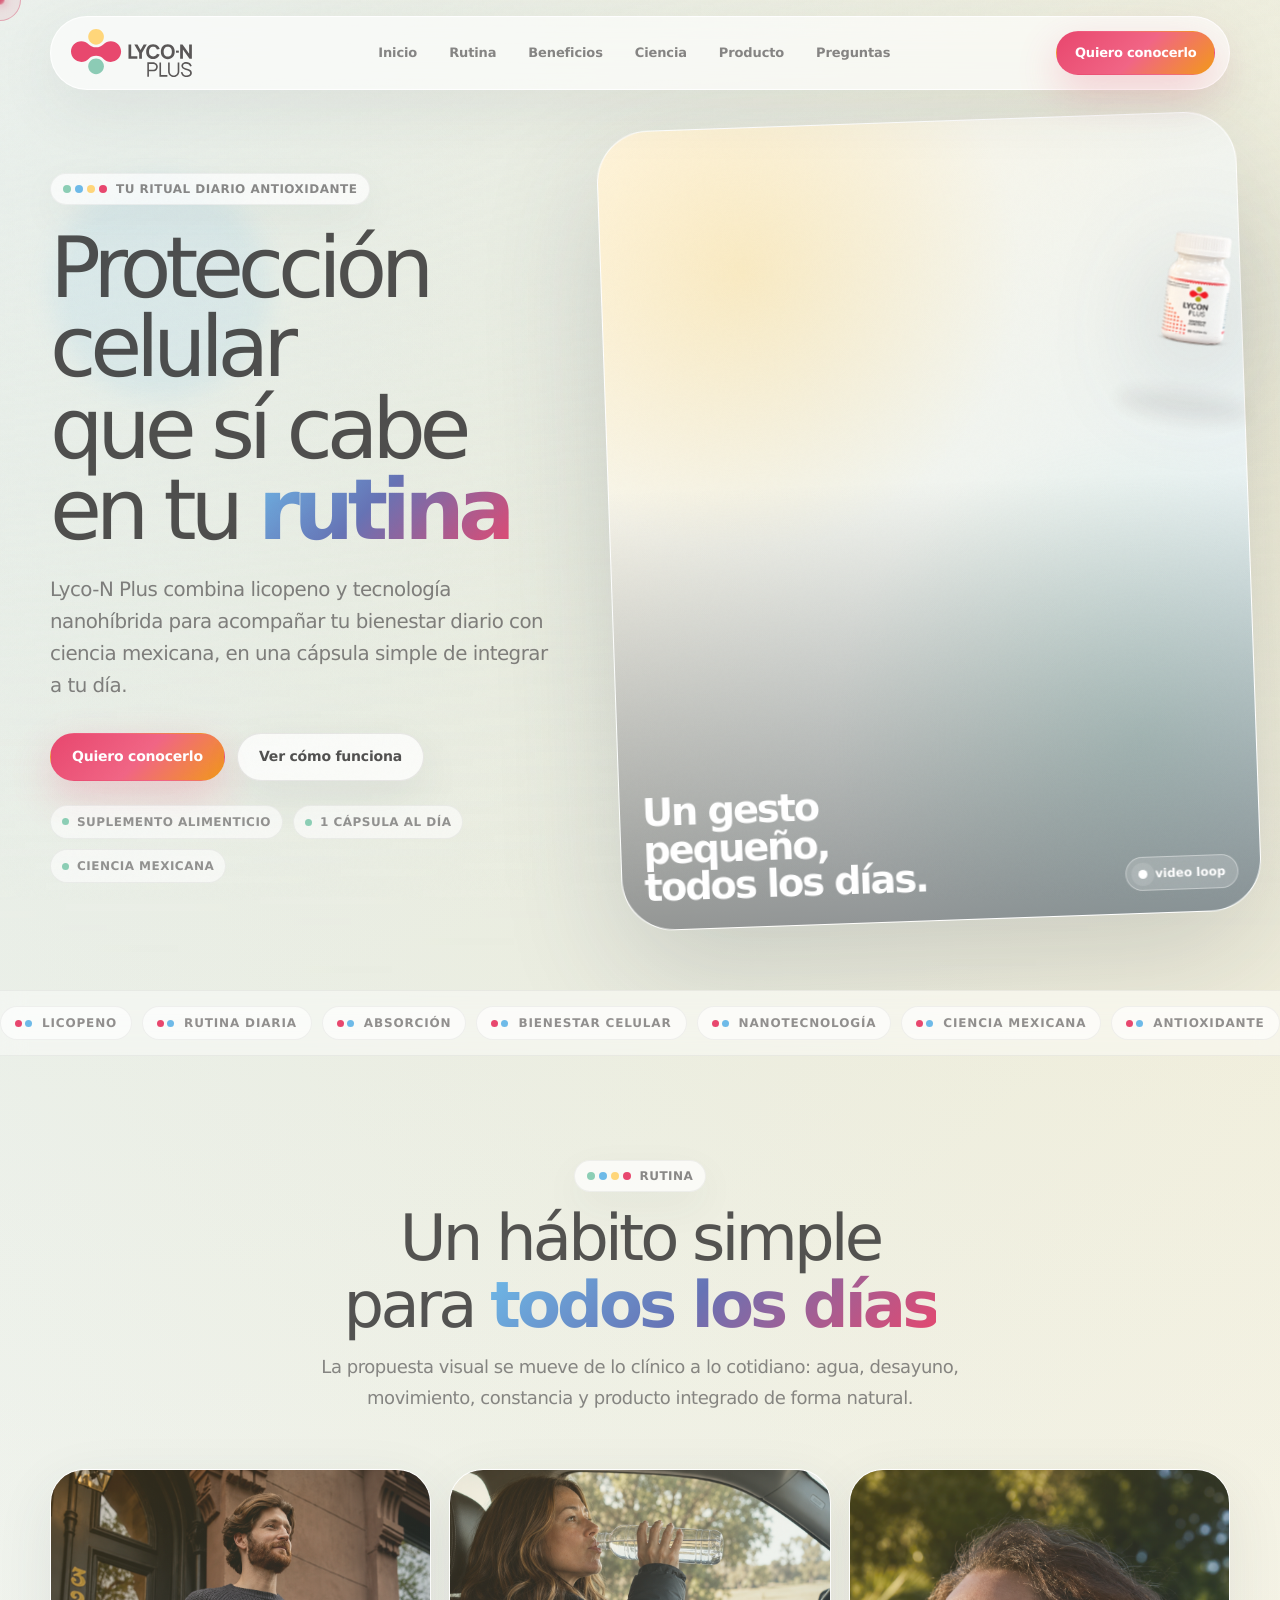
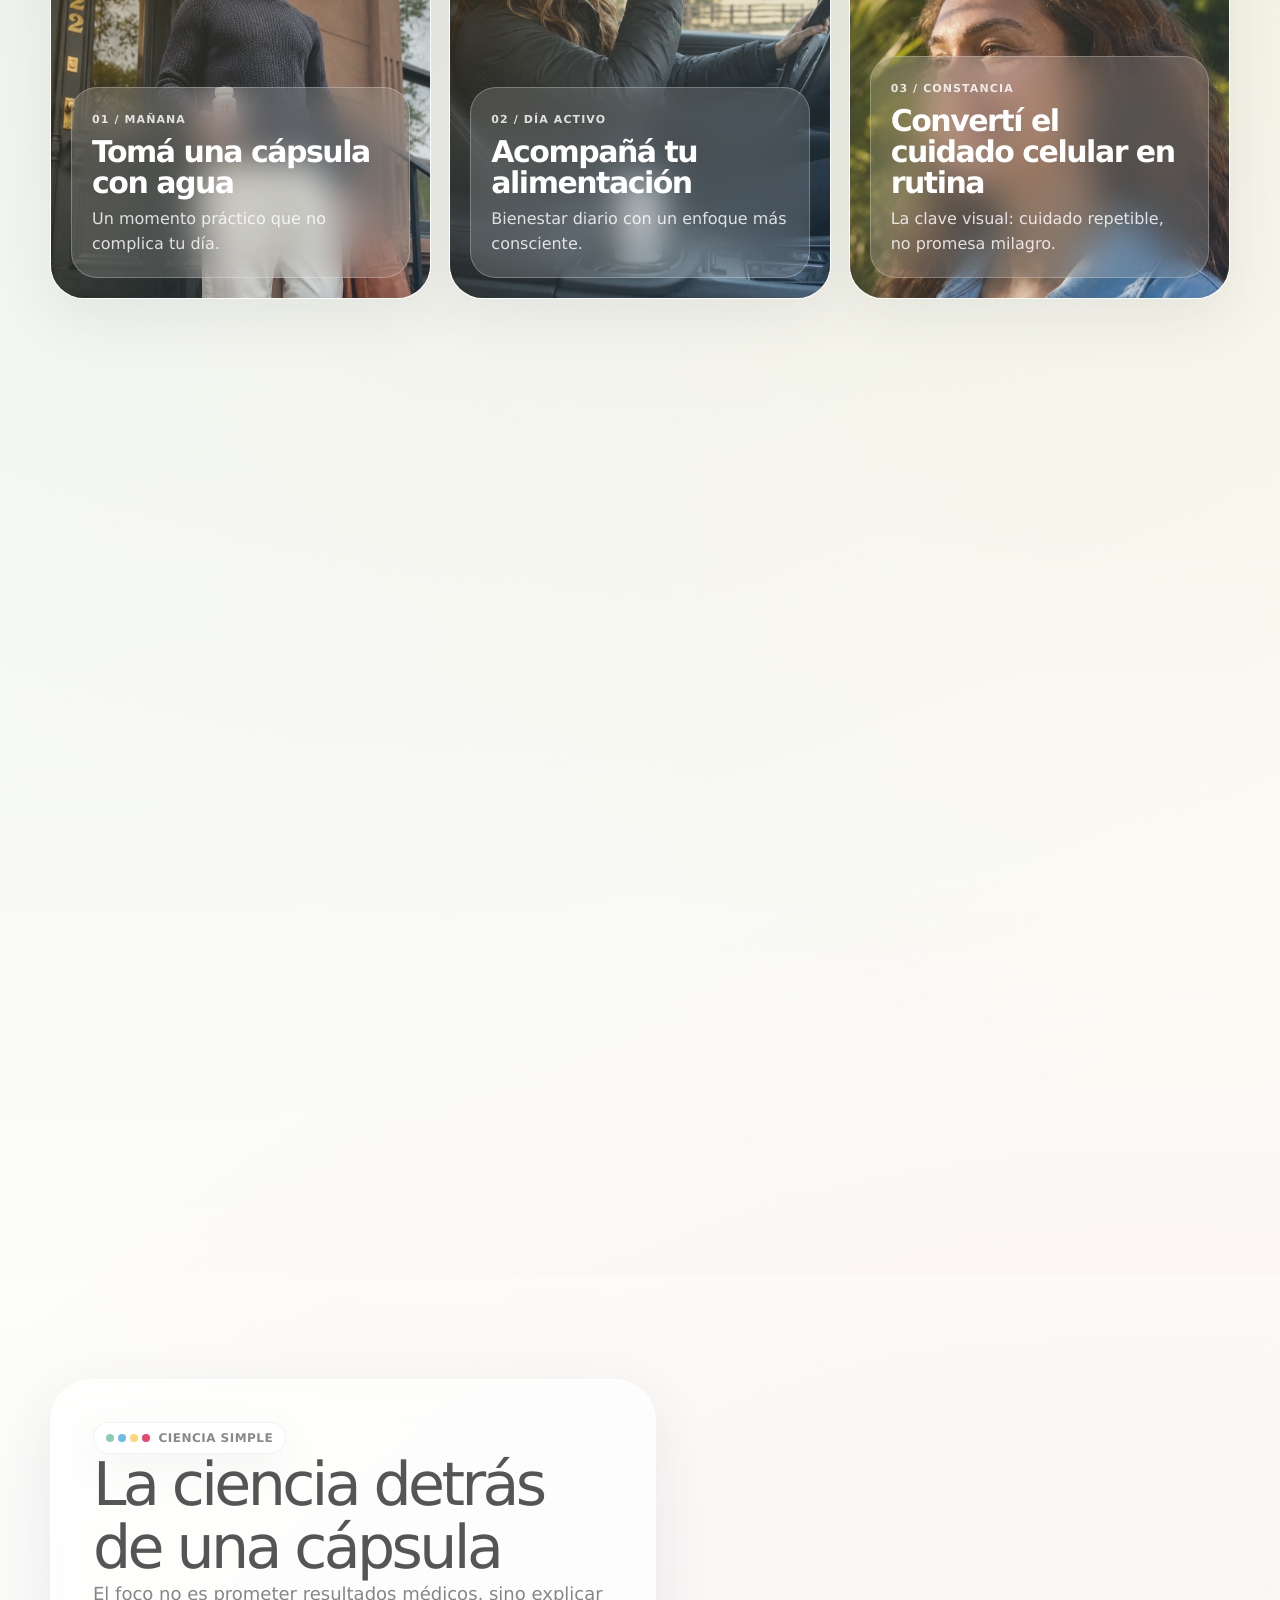
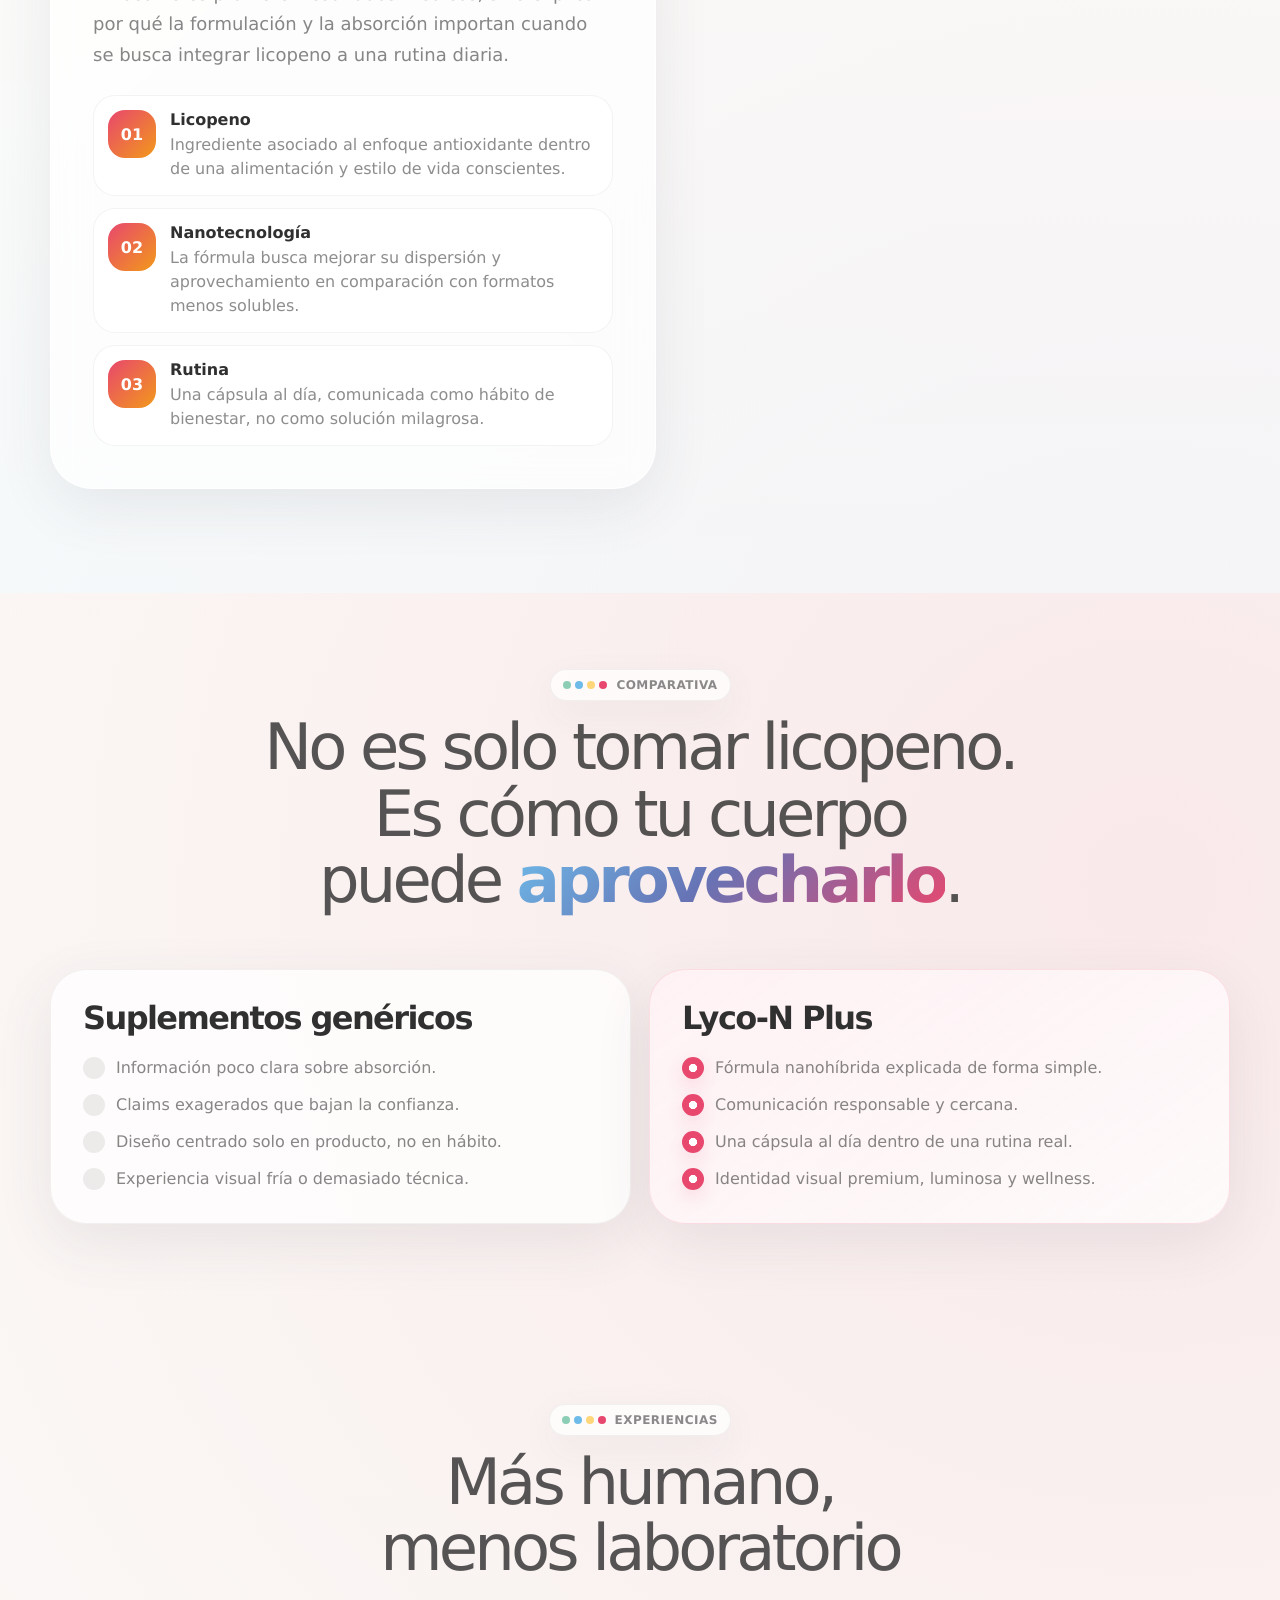
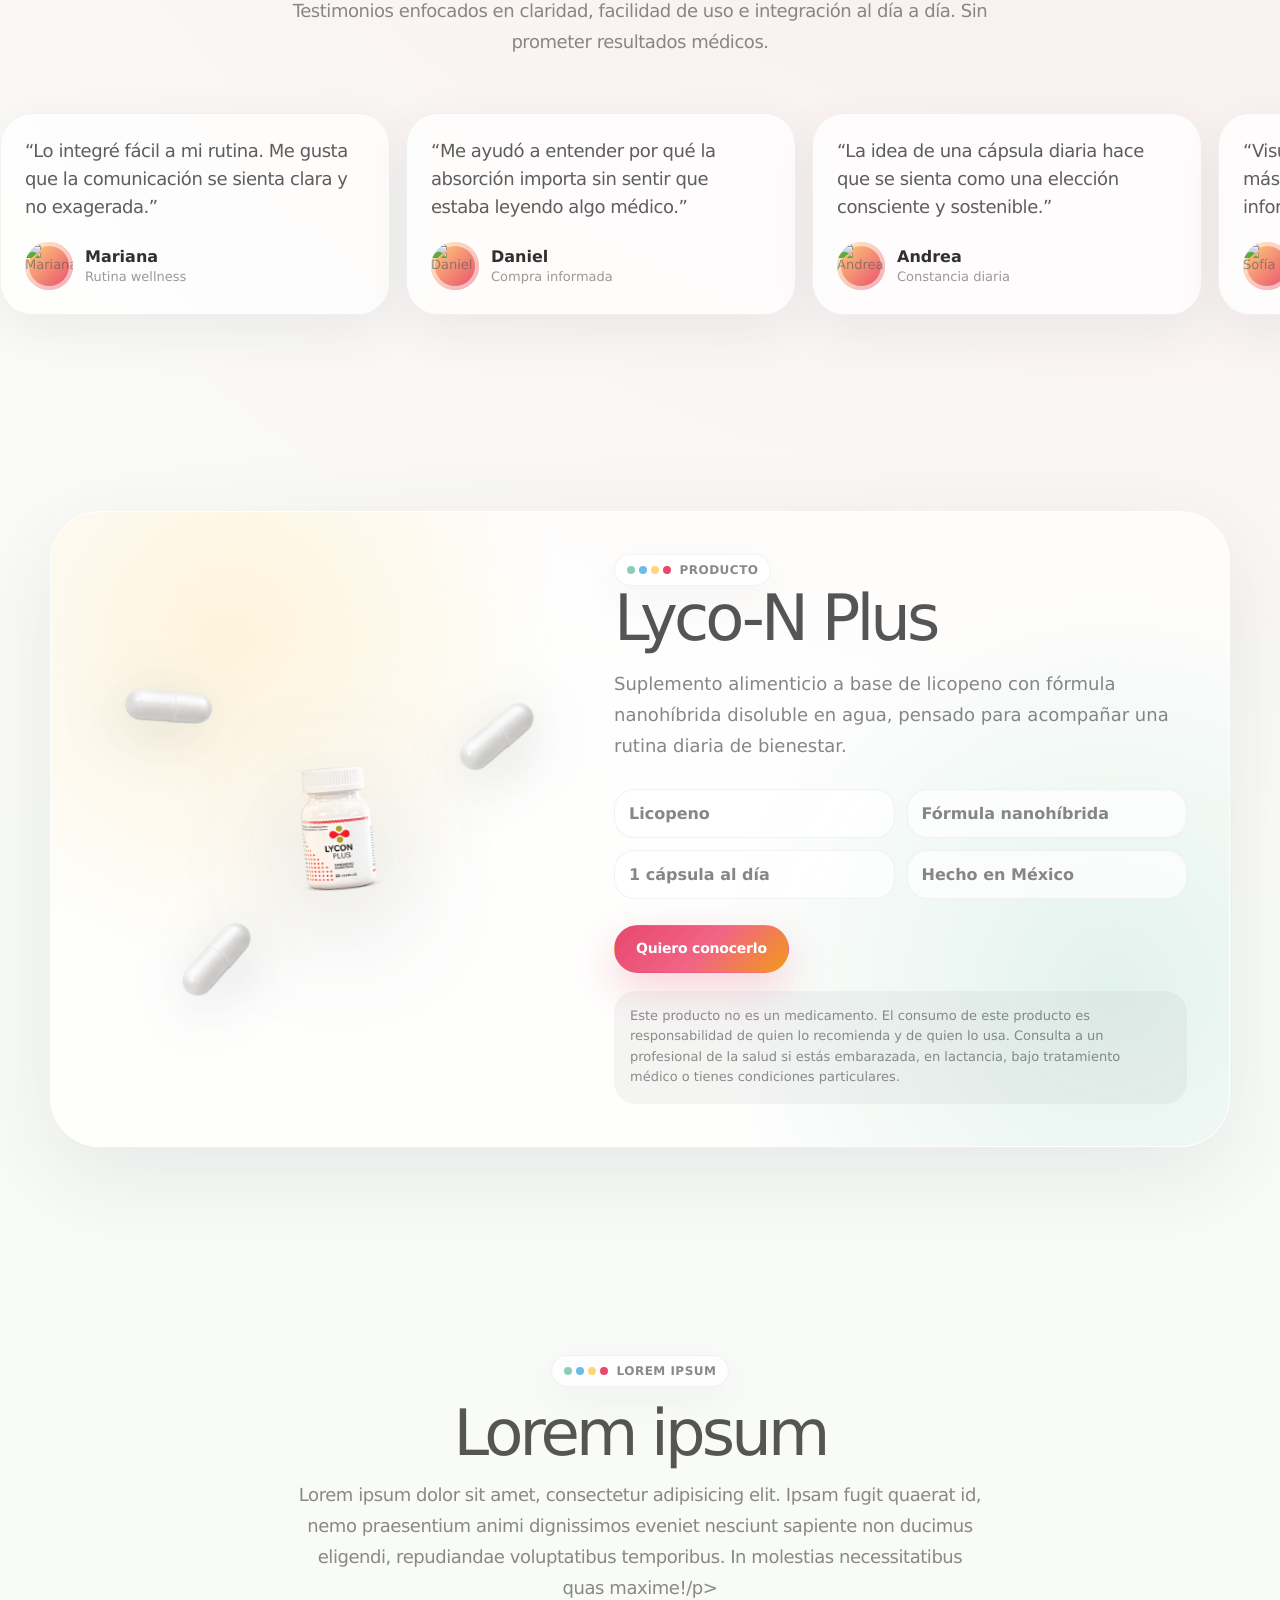
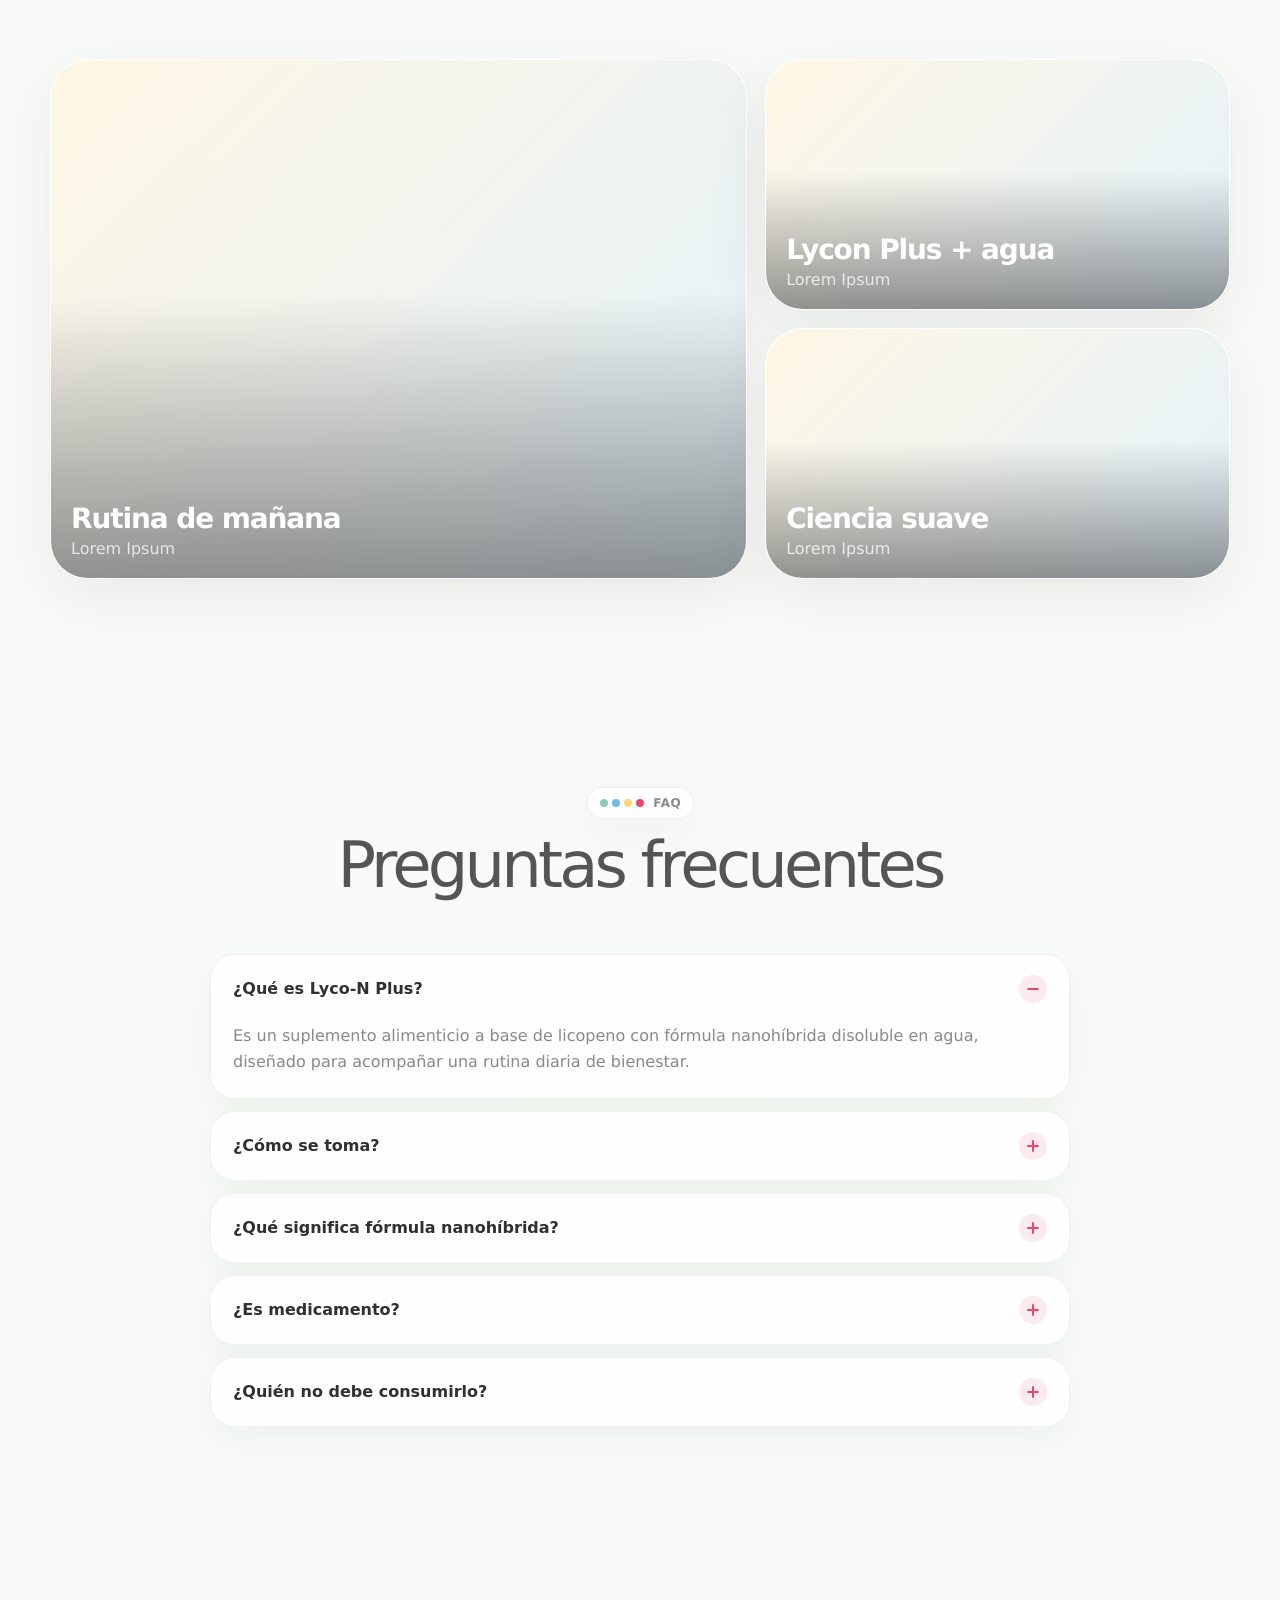
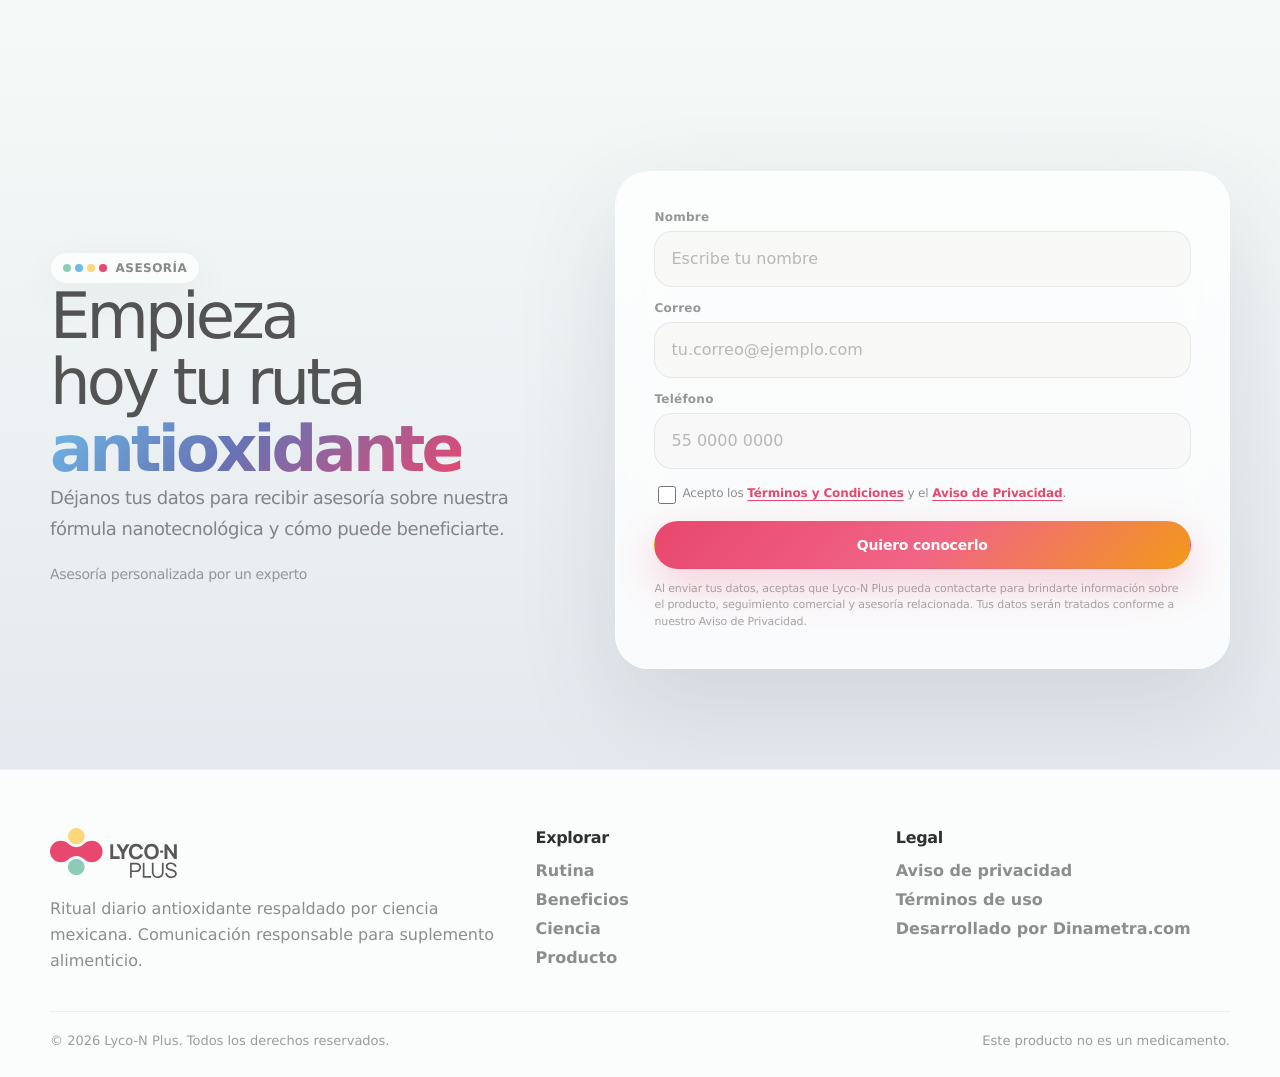
==== landing-v2.html @ b7c2b313 "Actualizar landing v2 y assets" ====
<!DOCTYPE html>
<html lang="es">
<head>
  <meta charset="UTF-8" />
  <meta name="viewport" content="width=device-width, initial-scale=1.0" />
  <title>Lyco-N Plus | Ritual antioxidante diario</title>
  <meta name="description" content="Lyco-N Plus: suplemento alimenticio con licopeno y tecnología nanohíbrida para acompañar tu rutina diaria de bienestar." />
  <link rel="icon" type="image/png" href="[data-uri]" />
  <style>
    :root {
      --gray:#595757;
      --gray-900:#313030;
      --gray-800:#3f3d3d;
      --gray-700:#666464;
      --gray-500:#918f8f;
      --gray-300:#dedddd;
      --gray-100:#f7f7f5;
      --white:#ffffff;
      --orange:#F2991A;
      --blue:#6EBAE8;
      --pink:#E8476E;
      --green:#8CCEB5;
      --yellow:#FFD67A;
      --purple:#6673B5;
      --mint:#effaf6;
      --rose:#fff2f5;
      --sky:#f1fbff;
      --cream:#fff9eb;
      --paper:#fbfbf8;
      --ink-soft:rgba(49,48,48,.78);
      --muted:rgba(89,87,87,.68);
      --line:rgba(89,87,87,.10);
      --glass:rgba(255,255,255,.68);
      --glass-strong:rgba(255,255,255,.84);
      --shadow-soft:0 28px 90px rgba(54,64,80,.10);
      --shadow-card:0 18px 58px rgba(54,64,80,.09);
      --radius-xl:38px;
      --radius-lg:28px;
      --radius-md:18px;
      --max:1180px;
      --ease:cubic-bezier(.2,.8,.2,1);
      --spring:cubic-bezier(.16,1,.3,1);
    }

    * { box-sizing:border-box; }
    html { scroll-behavior:smooth; }
    body {
      margin:0;
      font-family: Decalotype, Inter, ui-sans-serif, system-ui, -apple-system, BlinkMacSystemFont, "Segoe UI", sans-serif;
      color:var(--gray);
      background:
        radial-gradient(circle at 10% 2%, rgba(110,186,232,.20), transparent 30%),
        radial-gradient(circle at 92% 5%, rgba(255,214,122,.30), transparent 26%),
        radial-gradient(circle at 90% 45%, rgba(232,71,110,.10), transparent 32%),
        linear-gradient(180deg,#fffdf8 0%,#fbfbf8 46%,#f7fbf8 100%);
      overflow-x:hidden;
      -webkit-font-smoothing:antialiased;
      text-rendering:geometricPrecision;
      cursor:none;
    }

    body.menu-open { overflow:hidden; }
    a { color:inherit; text-decoration:none; }
    button,input,textarea { font:inherit; }
    img,svg,video { display:block; max-width:100%; }
    ::selection { background:rgba(232,71,110,.18); color:var(--gray-900); }
    ::-webkit-scrollbar { width:4px; }
    ::-webkit-scrollbar-thumb { background:linear-gradient(var(--pink),var(--orange)); border-radius:10px; }
    ::-webkit-scrollbar-track { background:rgba(247,247,245,.72); }

    .page-shell { position:relative; overflow:hidden; }
    .noise {
      position:fixed;
      inset:0;
      pointer-events:none;
      z-index:90;
      opacity:.026;
      mix-blend-mode:multiply;
      background-image:url("data:image/svg+xml,%3Csvg viewBox='0 0 256 256' xmlns='http://www.w3.org/2000/svg'%3E%3Cfilter id='noise'%3E%3CfeTurbulence type='fractalNoise' baseFrequency='.88' numOctaves='4' stitchTiles='stitch'/%3E%3C/filter%3E%3Crect width='256' height='256' filter='url(%23noise)' opacity='.65'/%3E%3C/svg%3E");
    }
    .progress-bar {
      position:fixed;
      top:0;
      left:0;
      z-index:140;
      width:0%;
      height:3px;
      background:linear-gradient(90deg,var(--pink),var(--orange),var(--yellow),var(--blue),var(--purple));
      box-shadow:0 0 22px rgba(232,71,110,.35);
      pointer-events:none;
    }
    .cursor-dot,
    .cursor-follower {
      position:fixed;
      top:0;
      left:0;
      border-radius:999px;
      pointer-events:none;
      z-index:160;
      transform:translate(-50%,-50%);
      mix-blend-mode:multiply;
    }
    .cursor-dot {
      width:9px;
      height:9px;
      background:var(--pink);
      box-shadow:0 0 18px rgba(232,71,110,.32);
    }
    .cursor-follower {
      width:42px;
      height:42px;
      border:1px solid rgba(232,71,110,.38);
      background:rgba(232,71,110,.08);
      backdrop-filter:blur(4px);
      transition:width .28s var(--spring),height .28s var(--spring),background .28s var(--spring),border .28s var(--spring),opacity .28s var(--spring);
    }
    body.cursor-active .cursor-follower {
      width:74px;
      height:74px;
      background:rgba(110,186,232,.12);
      border-color:rgba(110,186,232,.52);
    }

    .container {
      width:min(var(--max),calc(100% - 44px));
      margin:0 auto;
      position:relative;
      z-index:2;
    }
    .nav {
      position:fixed;
      z-index:120;
      top:16px;
      left:50%;
      transform:translateX(-50%);
      width:min(var(--max),calc(100% - 32px));
      min-height:70px;
      display:flex;
      align-items:center;
      justify-content:space-between;
      gap:18px;
      padding:12px 14px 12px 20px;
      background:rgba(255,255,255,.62);
      border:1px solid rgba(255,255,255,.85);
      border-radius:999px;
      box-shadow:0 18px 64px rgba(54,64,80,.08);
      backdrop-filter:blur(22px);
      -webkit-backdrop-filter:blur(22px);
      transition:all .35s var(--ease);
    }
    .nav.is-scrolled {
      top:10px;
      min-height:62px;
      background:rgba(255,255,255,.86);
      border-color:rgba(232,71,110,.12);
      box-shadow:0 18px 70px rgba(54,64,80,.12);
    }
    .brand { display:inline-flex; align-items:center; gap:10px; min-width:142px; }
    .brand img { width:122px; height:auto; }
    .nav-links {
      list-style:none;
      display:flex;
      align-items:center;
      justify-content:center;
      gap:4px;
      margin:0;
      padding:0;
      color:rgba(89,87,87,.72);
      font-size:13px;
      font-weight:650;
      letter-spacing:-.01em;
    }
    .nav-links a {
      display:inline-flex;
      padding:11px 14px;
      border-radius:999px;
      transition:.25s var(--ease);
    }
    .nav-links a:hover { background:rgba(110,186,232,.14); color:var(--gray-900); }
    .nav-cta { display:flex; align-items:center; gap:10px; }
    .menu-btn {
      display:none;
      width:46px;
      height:46px;
      border:1px solid rgba(89,87,87,.10);
      border-radius:999px;
      background:rgba(255,255,255,.72);
      cursor:none;
      align-items:center;
      justify-content:center;
      position:relative;
    }
    .menu-btn span,
    .menu-btn::before,
    .menu-btn::after {
      content:"";
      position:absolute;
      width:18px;
      height:2px;
      border-radius:999px;
      background:var(--gray-900);
      transition:.28s var(--spring);
    }
    .menu-btn span { transform:translateY(0); }
    .menu-btn::before { transform:translateY(-6px); }
    .menu-btn::after { transform:translateY(6px); }
    body.menu-open .menu-btn span { opacity:0; }
    body.menu-open .menu-btn::before { transform:rotate(45deg); }
    body.menu-open .menu-btn::after { transform:rotate(-45deg); }

    .btn {
      display:inline-flex;
      align-items:center;
      justify-content:center;
      gap:9px;
      min-height:48px;
      padding:0 21px;
      border-radius:999px;
      border:1px solid transparent;
      font-size:14px;
      font-weight:780;
      letter-spacing:-.015em;
      cursor:none;
      will-change:transform;
      transition:transform .25s var(--ease), box-shadow .25s var(--ease), background .25s var(--ease), border-color .25s var(--ease), filter .25s var(--ease);
    }
    .btn:hover { transform:translateY(-4px) scale(1.015); }
    .btn-primary {
      color:white;
      background:linear-gradient(135deg,var(--pink),#f16585 52%,var(--orange));
      box-shadow:0 16px 42px rgba(232,71,110,.24);
    }
    .btn-primary:hover { box-shadow:0 22px 58px rgba(232,71,110,.32); filter:saturate(1.05); }
    .btn-soft {
      color:rgba(49,48,48,.84);
      background:rgba(255,255,255,.76);
      border-color:rgba(89,87,87,.12);
      box-shadow:0 16px 44px rgba(54,64,80,.08);
      backdrop-filter:blur(16px);
    }
    .btn-soft:hover { background:white; border-color:rgba(110,186,232,.30); }
    .btn-small { min-height:44px; padding-inline:18px; font-size:13px; }
    .btn-pulse { animation:softPulse 4.8s var(--ease) infinite; }
    @keyframes softPulse {
      0%,100% { box-shadow:0 16px 42px rgba(232,71,110,.22); }
      50% { box-shadow:0 22px 68px rgba(242,153,26,.28); }
    }

    .orb { position:absolute; border-radius:999px; filter:blur(12px); opacity:.55; pointer-events:none; z-index:0; animation:orbDrift 10s var(--ease) infinite; }
    .orb-one { width:220px; height:220px; background:rgba(110,186,232,.22); left:4%; top:18%; }
    .orb-two { width:180px; height:180px; background:rgba(255,214,122,.28); right:6%; top:20%; animation-delay:1.2s; }
    .orb-three { width:190px; height:190px; background:rgba(232,71,110,.13); right:20%; bottom:16%; animation-delay:2.1s; }
    @keyframes orbDrift { 0%,100% { transform:translate3d(0,0,0) scale(1); } 50% { transform:translate3d(18px,-18px,0) scale(1.08); } }

    .hero {
      position:relative;
      min-height:100svh;
      display:grid;
      align-items:center;
      padding:128px 0 62px;
      isolation:isolate;
      overflow:hidden;
    }
    .hero-video-bg {
      position:absolute;
      inset:0;
      z-index:-4;
      overflow:hidden;
      opacity:.34;
      mask-image:linear-gradient(180deg,rgba(0,0,0,.9),rgba(0,0,0,.18) 68%,transparent);
    }
    .hero-video-bg video { width:100%; height:100%; object-fit:cover; filter:saturate(.82) contrast(.96) brightness(1.12); }
    .hero-video-bg::after {
      content:"";
      position:absolute;
      inset:0;
      background:linear-gradient(90deg,rgba(251,251,248,.98) 0%,rgba(251,251,248,.72) 42%,rgba(251,251,248,.44) 100%);
    }
    .hero-grid {
      min-height:min(760px,calc(100svh - 150px));
      display:grid;
      grid-template-columns:minmax(0,.9fr) minmax(420px,1.1fr);
      align-items:center;
      gap:clamp(28px,4vw,68px);
    }
    .hero-copy { position:relative; z-index:5; max-width:650px; }
    .hero-kicker,
    .eyebrow {
      display:inline-flex;
      align-items:center;
      gap:9px;
      padding:8px 12px;
      border-radius:999px;
      background:rgba(255,255,255,.70);
      border:1px solid rgba(89,87,87,.08);
      box-shadow:0 14px 40px rgba(54,64,80,.055);
      font-size:12px;
      font-weight:780;
      color:rgba(89,87,87,.70);
      letter-spacing:.04em;
      text-transform:uppercase;
      backdrop-filter:blur(12px);
    }
    .hero-kicker .dot,
    .eyebrow::before { content:""; width:8px; height:8px; border-radius:50%; background:var(--green); box-shadow:12px 0 0 var(--blue),24px 0 0 var(--yellow),36px 0 0 var(--pink); margin-right:36px; }
    h1,h2,h3,p { margin-top:0; }
    h1 {
      max-width:720px;
      margin:22px 0 24px;
      font-size:clamp(52px,6.6vw,108px);
      line-height:.94;
      letter-spacing:-.074em;
      font-weight:420;
      color:rgba(49,48,48,.84);
      text-wrap:balance;
    }
    h1 strong,
    h2 strong {
      font-weight:790;
      color:transparent;
      background:linear-gradient(135deg,var(--blue),var(--purple) 45%,var(--pink));
      -webkit-background-clip:text;
      background-clip:text;
    }
    .split-line { display:block; overflow:hidden; padding:.02em .04em .10em; margin:0 -.04em -.10em; }
    .split-line span { display:block; transform:translateY(110%); transition:transform 1.1s var(--spring); }
    .is-visible .split-line span { transform:translateY(0); }
    .split-line:nth-child(2) span { transition-delay:.07s; }
    .split-line:nth-child(3) span { transition-delay:.14s; }
    .split-line:nth-child(4) span { transition-delay:.21s; }
    .hero-lead {
      max-width:550px;
      margin-bottom:30px;
      color:rgba(89,87,87,.74);
      font-size:clamp(17px,1.55vw,21px);
      line-height:1.62;
      font-weight:410;
      letter-spacing:-.026em;
    }
    .hero-actions { display:flex; flex-wrap:wrap; gap:12px; align-items:center; }
    .trust-row { display:flex; flex-wrap:wrap; gap:10px; margin-top:24px; color:rgba(89,87,87,.64); font-size:12px; font-weight:760; letter-spacing:.04em; text-transform:uppercase; }
    .trust-row span { display:inline-flex; align-items:center; gap:8px; padding:9px 11px; border-radius:999px; background:rgba(255,255,255,.58); border:1px solid rgba(89,87,87,.08); backdrop-filter:blur(12px); }
    .trust-row span::before { content:""; width:7px; height:7px; border-radius:999px; background:var(--green); }

    .hero-media {
      position:relative;
      min-height:680px;
      display:grid;
      place-items:center;
      perspective:1100px;
      z-index:4;
    }
    .video-stack {
      position:relative;
      width:min(640px,92vw);
      aspect-ratio:4/5;
      transform-style:preserve-3d;
      transition:transform .18s linear;
    }
    .video-frame {
      position:absolute;
      inset:0;
      overflow:hidden;
      border-radius:52px;
      border:1px solid rgba(255,255,255,.86);
      background:
        radial-gradient(circle at 22% 18%,rgba(255,214,122,.36),transparent 34%),
        radial-gradient(circle at 82% 78%,rgba(140,206,181,.28),transparent 38%),
        #fff;
      box-shadow:0 44px 120px rgba(54,64,80,.19);
      transform:rotate(-2deg);
    }
    .video-frame video { width:100%; height:100%; object-fit:cover; filter:saturate(.92) contrast(.96) brightness(1.04); }
    .video-frame::after {
      content:"";
      position:absolute;
      inset:0;
      background:linear-gradient(180deg,transparent 45%,rgba(49,48,48,.48));
      pointer-events:none;
    }
    .video-caption {
      position:absolute;
      left:22px;
      right:22px;
      bottom:22px;
      z-index:4;
      display:flex;
      align-items:end;
      justify-content:space-between;
      gap:16px;
      color:white;
    }
    .video-caption b { display:block; max-width:290px; font-size:clamp(24px,3vw,42px); line-height:.98; letter-spacing:-.055em; font-weight:760; text-wrap:balance; }
    .play-pill { display:inline-flex; align-items:center; gap:8px; flex:none; padding:9px 12px; border-radius:999px; background:rgba(255,255,255,.18); border:1px solid rgba(255,255,255,.38); backdrop-filter:blur(16px); font-size:12px; font-weight:760; }
    .play-pill i { width:9px; height:9px; border-radius:999px; background:white; box-shadow:0 0 0 7px rgba(255,255,255,.12); animation:videoPulse 1.8s ease-in-out infinite; }
    @keyframes videoPulse { 0%,100% { transform:scale(.86); opacity:.72; } 50% { transform:scale(1.16); opacity:1; } }

    .product-float {
      position:absolute;
      right:-8%;
      top:5%;
      z-index:6;
      width:240px;
      min-height:286px;
      display:grid;
      place-items:center;
      border-radius:0;
      background:transparent;
      border:none;
      box-shadow:none;
      backdrop-filter:none;
      transform:rotate(7deg) translateZ(70px);
      animation:floatA 6s var(--ease) infinite;
    }
    @keyframes floatA { 0%,100% { transform:rotate(7deg) translate3d(0,0,70px); } 50% { transform:rotate(4deg) translate3d(-6px,-14px,70px); } }
    .bottle {
      position:relative;
      width:118px;
      height:210px;
      border-radius:24px 24px 34px 34px;
      background:linear-gradient(180deg,#fff 0%,#f7f7f5 42%,#fff 100%);
      border:1px solid rgba(89,87,87,.10);
      box-shadow:inset 0 0 0 10px rgba(255,255,255,.32),0 22px 50px rgba(54,64,80,.12);
      display:grid;
      align-items:end;
      overflow:hidden;
    }
    .bottle::before { content:""; position:absolute; top:-34px; left:28px; width:62px; height:54px; border-radius:15px 15px 7px 7px; background:linear-gradient(180deg,#f0f0ed,#fff); border:1px solid rgba(89,87,87,.10); }
    .bottle-label { margin:0 14px 18px; min-height:94px; border-radius:20px; background:linear-gradient(135deg,var(--rose),#fff,var(--mint)); border:1px solid rgba(89,87,87,.08); display:grid; place-items:center; text-align:center; padding:12px; }
    .bottle-label img { width:78px; margin:auto; }
    .bottle-shadow { position:absolute; bottom:21px; width:126px; height:24px; border-radius:50%; background:rgba(89,87,87,.11); filter:blur(8px); }
    .hero-card {
      position:absolute;
      z-index:7;
      display:grid;
      gap:3px;
      min-width:154px;
      padding:15px 16px;
      border-radius:24px;
      background:rgba(255,255,255,.76);
      border:1px solid rgba(255,255,255,.9);
      box-shadow:var(--shadow-card);
      backdrop-filter:blur(18px);
      animation:statFloat 5.8s var(--ease) infinite;
    }
    .hero-card b { font-size:26px; line-height:1; letter-spacing:-.045em; color:var(--gray-900); font-weight:790; }
    .hero-card span { font-size:12px; line-height:1.26; color:rgba(89,87,87,.68); font-weight:660; }
    .card-a { left:-4%; top:18%; }
    .card-b { right:-4%; top:48%; animation-delay:.8s; }
    .card-c { left:8%; bottom:6%; animation-delay:1.4s; }
    .card-a b { color:var(--green); } .card-b b { color:var(--pink); } .card-c b { color:var(--blue); }
    @keyframes statFloat { 0%,100% { transform:translateY(0); } 50% { transform:translateY(-12px); } }

    .video-fallback video { display:none; }
    .video-fallback::before {
      content:"";
      position:absolute;
      inset:0;
      background:
        linear-gradient(135deg,rgba(255,214,122,.20),rgba(110,186,232,.20)),
        var(--fallback-image, none);
      background-size:cover;
      background-position:center;
      transform:scale(1.04);
    }

    .marquee-strip {
      width:100%;
      overflow:hidden;
      padding:15px 0;
      border-block:1px solid rgba(89,87,87,.07);
      background:rgba(255,255,255,.40);
      backdrop-filter:blur(12px);
    }
    .keyword-track { display:flex; gap:10px; width:max-content; animation:marqueeLeft 32s linear infinite; }
    .keyword-track span { display:inline-flex; align-items:center; gap:10px; padding:9px 14px; border-radius:999px; color:rgba(89,87,87,.66); background:rgba(255,255,255,.62); border:1px solid rgba(89,87,87,.08); font-size:12px; letter-spacing:.07em; text-transform:uppercase; font-weight:760; }
    .keyword-track span::before { content:""; width:7px; height:7px; border-radius:50%; background:var(--pink); box-shadow:10px 0 0 var(--blue); margin-right:10px; }
    @keyframes marqueeLeft { from { transform:translateX(0); } to { transform:translateX(-50%); } }

    .section { padding:104px 0; position:relative; overflow:hidden; }
    .section-tight { padding:76px 0; }
    .section-head { display:grid; gap:14px; justify-items:center; text-align:center; margin-bottom:54px; }
    h2 {
      max-width:900px;
      margin-bottom:0;
      color:rgba(49,48,48,.82);
      font-size:clamp(38px,5vw,76px);
      line-height:1.04;
      letter-spacing:-.06em;
      font-weight:430;
      text-wrap:balance;
    }
    .section-copy { max-width:720px; margin:0; color:rgba(89,87,87,.70); font-size:18px; line-height:1.72; letter-spacing:-.025em; font-weight:410; text-wrap:pretty; }

    .routine-grid { display:grid; grid-template-columns:repeat(3,1fr); gap:18px; }
    .routine-card {
      position:relative;
      min-height:430px;
      overflow:hidden;
      border-radius:34px;
      border:1px solid rgba(255,255,255,.82);
      background:rgba(255,255,255,.62);
      box-shadow:var(--shadow-card);
      transform:translateZ(0);
      isolation:isolate;
    }
    .routine-card video { position:absolute; inset:0; width:100%; height:100%; object-fit:cover; z-index:-2; filter:saturate(.88) contrast(.96) brightness(1.02); }
    .routine-card::after { content:""; position:absolute; inset:0; background:linear-gradient(180deg,rgba(255,255,255,.10),rgba(49,48,48,.52)); z-index:-1; }
    .routine-card .content { position:absolute; left:20px; right:20px; bottom:20px; padding:20px; border-radius:26px; color:white; background:rgba(255,255,255,.15); border:1px solid rgba(255,255,255,.25); backdrop-filter:blur(18px); }
    .routine-card small { display:inline-flex; margin-bottom:12px; font-size:11px; letter-spacing:.10em; text-transform:uppercase; font-weight:800; opacity:.82; }
    .routine-card h3 { margin:0 0 8px; font-size:30px; line-height:1.03; letter-spacing:-.05em; color:white; }
    .routine-card p { margin:0; color:rgba(255,255,255,.82); line-height:1.55; }
    .routine-card:hover { transform:translateY(-8px); transition:transform .35s var(--spring); }

    .benefit-layout {
      display:grid;
      grid-template-columns:minmax(0,.92fr) minmax(380px,1fr);
      gap:28px;
      align-items:stretch;
    }
    .benefit-panel {
      position:relative;
      min-height:640px;
      padding:28px;
      border-radius:42px;
      overflow:hidden;
      background:linear-gradient(145deg,rgba(255,255,255,.82),rgba(255,255,255,.46));
      border:1px solid rgba(255,255,255,.9);
      box-shadow:var(--shadow-soft);
      backdrop-filter:blur(20px);
    }
    .benefit-video {
      position:absolute;
      inset:16px;
      border-radius:34px;
      overflow:hidden;
      background:#fff;
    }
    .benefit-video video { width:100%; height:100%; object-fit:cover; filter:saturate(.88) brightness(1.04); }
    .benefit-video::after { content:""; position:absolute; inset:0; background:linear-gradient(180deg,transparent 40%,rgba(49,48,48,.54)); }
    .floating-note {
      position:absolute;
      z-index:3;
      left:32px;
      right:32px;
      bottom:32px;
      display:grid;
      gap:10px;
      padding:22px;
      border-radius:30px;
      background:rgba(255,255,255,.78);
      border:1px solid rgba(255,255,255,.86);
      box-shadow:var(--shadow-card);
      backdrop-filter:blur(18px);
    }
    .floating-note h3 { margin:0; color:var(--gray-900); font-size:34px; line-height:1.02; letter-spacing:-.05em; }
    .floating-note p { margin:0; color:rgba(89,87,87,.70); line-height:1.6; }
    .benefit-grid { display:grid; grid-template-columns:1fr 1fr; gap:14px; }
    .benefit-card {
      min-height:184px;
      padding:24px;
      border-radius:30px;
      background:rgba(255,255,255,.72);
      border:1px solid rgba(89,87,87,.07);
      box-shadow:0 14px 42px rgba(54,64,80,.07);
      position:relative;
      overflow:hidden;
      transition:transform .35s var(--spring), box-shadow .35s var(--spring);
    }
    .benefit-card:hover { transform:translateY(-7px); box-shadow:0 22px 64px rgba(54,64,80,.10); }
    .benefit-card::before { content:""; position:absolute; width:120px; height:120px; right:-52px; top:-52px; border-radius:999px; background:var(--bubble,rgba(232,71,110,.12)); }
    .benefit-icon { width:44px; height:44px; display:grid; place-items:center; border-radius:16px; margin-bottom:20px; background:rgba(255,255,255,.72); box-shadow:inset 0 0 0 1px rgba(89,87,87,.08); }
    .benefit-icon img { width:26px; height:26px; }
    .benefit-card h3 { margin:0 0 10px; color:var(--gray-900); font-size:21px; letter-spacing:-.035em; line-height:1.08; }
    .benefit-card p { margin:0; color:rgba(89,87,87,.68); line-height:1.56; font-size:14px; }

    .science { background:linear-gradient(180deg,rgba(255,255,255,.25),rgba(241,251,255,.56)); }
    .science-layout { display:grid; grid-template-columns:minmax(0,1fr) minmax(420px,.9fr); gap:28px; align-items:center; }
    .science-copy { padding:42px; border-radius:42px; background:rgba(255,255,255,.68); border:1px solid rgba(255,255,255,.88); box-shadow:var(--shadow-card); backdrop-filter:blur(18px); }
    .science-copy h2 { font-size:clamp(38px,4.7vw,70px); }
    .science-copy p { color:rgba(89,87,87,.72); font-size:18px; line-height:1.7; }
    .science-steps { display:grid; gap:12px; margin-top:24px; }
    .step { display:grid; grid-template-columns:48px 1fr; gap:14px; align-items:start; padding:14px; border-radius:22px; background:rgba(255,255,255,.70); border:1px solid rgba(89,87,87,.07); }
    .step-num { width:48px; height:48px; display:grid; place-items:center; border-radius:17px; color:white; background:linear-gradient(135deg,var(--pink),var(--orange)); font-weight:820; }
    .step b { display:block; color:var(--gray-900); margin-bottom:4px; }
    .step span { color:rgba(89,87,87,.68); line-height:1.5; }
    .molecule-stage {
      min-height:580px;
      position:relative;
      display:grid;
      place-items:center;
      border-radius:46px;
      background:linear-gradient(145deg,rgba(255,255,255,.76),rgba(255,255,255,.38));
      border:1px solid rgba(255,255,255,.9);
      box-shadow:var(--shadow-soft);
      overflow:hidden;
    }
    .molecule-video { position:absolute; inset:0; opacity:.45; }
    .molecule-video video { width:100%; height:100%; object-fit:cover; filter:saturate(.88) brightness(1.14); }
    .molecule-orbit { position:relative; width:min(360px,78vw); aspect-ratio:1; border-radius:50%; border:1px dashed rgba(102,115,181,.26); display:grid; place-items:center; animation:orbitSpin 18s linear infinite; }
    .molecule-orbit::before,.molecule-orbit::after { content:""; position:absolute; inset:16%; border-radius:50%; border:1px dashed rgba(232,71,110,.20); }
    .molecule-orbit::after { inset:31%; border-color:rgba(140,206,181,.24); }
    .nano-dot { position:absolute; width:18px; height:18px; border-radius:50%; background:var(--pink); box-shadow:0 0 24px rgba(232,71,110,.28); }
    .nano-dot:nth-child(1) { top:-9px; left:50%; background:var(--yellow); }
    .nano-dot:nth-child(2) { right:8%; top:22%; background:var(--blue); }
    .nano-dot:nth-child(3) { bottom:12%; right:16%; background:var(--green); }
    .nano-dot:nth-child(4) { left:4%; bottom:28%; background:var(--orange); }
    .nano-core { position:relative; z-index:2; width:150px; height:150px; border-radius:50%; display:grid; place-items:center; background:rgba(255,255,255,.78); border:1px solid rgba(255,255,255,.92); box-shadow:0 26px 70px rgba(54,64,80,.14); animation:corePulse 4s var(--ease) infinite; }
    .nano-core img { width:70px; height:70px; }
    @keyframes orbitSpin { to { transform:rotate(360deg); } }
    @keyframes corePulse { 0%,100% { transform:scale(1); } 50% { transform:scale(1.05); } }

    .compare-wrap { display:grid; grid-template-columns:1fr 1fr; gap:18px; }
    .compare-card {
      padding:32px;
      border-radius:36px;
      background:rgba(255,255,255,.72);
      border:1px solid rgba(89,87,87,.08);
      box-shadow:var(--shadow-card);
    }
    .compare-card.featured { background:linear-gradient(145deg,rgba(255,242,245,.86),rgba(255,255,255,.72)); border-color:rgba(232,71,110,.14); }
    .compare-card h3 { margin:0 0 20px; font-size:32px; line-height:1.05; letter-spacing:-.05em; color:var(--gray-900); }
    .check-list { display:grid; gap:13px; margin:0; padding:0; list-style:none; }
    .check-list li { display:flex; gap:11px; align-items:flex-start; color:rgba(89,87,87,.72); line-height:1.5; }
    .check-list li::before { content:""; flex:0 0 22px; width:22px; height:22px; border-radius:50%; margin-top:1px; background:rgba(145,143,143,.16); }
    .featured .check-list li::before { background:radial-gradient(circle at center,white 0 26%,var(--pink) 28% 100%); box-shadow:0 8px 18px rgba(232,71,110,.16); }

    .testimonials { overflow:hidden; }
    .testimonial-track { display:flex; gap:16px; width:max-content; animation:marqueeLeft 38s linear infinite; }
    .testimonial-card {
      width:min(390px,86vw);
      padding:24px;
      border-radius:32px;
      background:rgba(255,255,255,.74);
      border:1px solid rgba(89,87,87,.08);
      box-shadow:0 16px 50px rgba(54,64,80,.075);
    }
    .testimonial-card p { color:rgba(49,48,48,.78); font-size:18px; line-height:1.56; letter-spacing:-.025em; }
    .person { display:flex; align-items:center; gap:12px; margin-top:20px; }
    .avatar { width:48px; height:48px; border-radius:50%; background:linear-gradient(135deg,var(--yellow),var(--pink)); box-shadow:inset 0 0 0 4px rgba(255,255,255,.55); overflow:hidden; flex-shrink:0; }
    .avatar img { width:100%; height:100%; object-fit:cover; display:block; }
    .person b { color:var(--gray-900); display:block; }
    .person span { color:rgba(89,87,87,.60); font-size:13px; }

    .product-section { padding-top:92px; }
    .product-card {
      position:relative;
      overflow:hidden;
      display:grid;
      grid-template-columns:minmax(360px,.85fr) 1fr;
      gap:34px;
      align-items:center;
      padding:42px;
      border-radius:50px;
      background:
        radial-gradient(circle at 15% 20%,rgba(255,214,122,.26),transparent 30%),
        radial-gradient(circle at 90% 75%,rgba(140,206,181,.24),transparent 34%),
        rgba(255,255,255,.72);
      border:1px solid rgba(255,255,255,.88);
      box-shadow:var(--shadow-soft);
    }
    .product-showcase { position:relative; min-height:520px; display:grid; place-items:center; }
    .product-img-main { width:260px; height:auto; object-fit:contain; display:block; transform:rotate(-5deg); animation:productFloat 6.4s var(--ease) infinite; filter:drop-shadow(0 32px 60px rgba(54,64,80,.22)); position:relative; z-index:2; }
    .capsules { position:absolute; inset:0; pointer-events:none; z-index:3; }
    .capsule-mini { position:absolute; width:110px; height:auto; animation:capsuleFloat 7s var(--ease) infinite; }
    .capsule-mini img { width:100%; height:auto; display:block; filter:drop-shadow(0 12px 28px rgba(54,64,80,.18)); }
    .capsule-mini:nth-child(1) { left:4%; top:16%; transform:rotate(28deg); }
    .capsule-mini:nth-child(2) { right:6%; top:22%; transform:rotate(-16deg); animation-delay:.8s; }
    .capsule-mini:nth-child(3) { left:14%; bottom:14%; transform:rotate(-24deg); animation-delay:1.6s; }
    @keyframes productFloat { 0%,100% { transform:rotate(-5deg) translateY(0); } 50% { transform:rotate(-2deg) translateY(-18px); } }
    @keyframes capsuleFloat { 0%,100% { translate:0 0; } 50% { translate:0 -14px; } }
    .product-copy h2 { margin-bottom:18px; }
    .product-copy p { color:rgba(89,87,87,.72); font-size:18px; line-height:1.72; }
    .product-points { display:grid; grid-template-columns:1fr 1fr; gap:12px; margin:26px 0; }
    .product-points span { padding:14px; border-radius:20px; background:rgba(255,255,255,.72); border:1px solid rgba(89,87,87,.08); color:rgba(89,87,87,.72); font-weight:700; }
    .disclaimer { margin-top:18px; padding:16px; border-radius:22px; background:rgba(89,87,87,.06); color:rgba(89,87,87,.68); font-size:13px; line-height:1.55; }

    .video-gallery { display:grid; grid-template-columns:1.2fr .8fr; gap:18px; }
    .gallery-main,.gallery-side { border-radius:38px; overflow:hidden; position:relative; background:#fff; border:1px solid rgba(255,255,255,.86); box-shadow:var(--shadow-card); }
    .gallery-main { min-height:520px; }
    .gallery-side { min-height:251px; }
    .gallery-side-wrap { display:grid; gap:18px; }
    .gallery-main video,.gallery-side video { width:100%; height:100%; object-fit:cover; position:absolute; inset:0; filter:saturate(.9) brightness(1.04); }
    .gallery-main::after,.gallery-side::after { content:""; position:absolute; inset:0; background:linear-gradient(180deg,transparent 45%,rgba(49,48,48,.50)); }
    .gallery-label { position:absolute; z-index:3; left:20px; right:20px; bottom:20px; color:white; }
    .gallery-label b { display:block; font-size:28px; line-height:1.05; letter-spacing:-.04em; }
    .gallery-label span { display:block; margin-top:6px; color:rgba(255,255,255,.76); }

    .faq-grid { max-width:860px; margin:0 auto; display:grid; gap:12px; }
    .faq-item { border-radius:24px; background:rgba(255,255,255,.72); border:1px solid rgba(89,87,87,.08); box-shadow:0 12px 34px rgba(54,64,80,.055); overflow:hidden; }
    .faq-q { width:100%; border:0; background:transparent; text-align:left; display:flex; justify-content:space-between; align-items:center; gap:16px; padding:20px 22px; color:var(--gray-900); font-weight:800; cursor:none; }
    .faq-q i { width:28px; height:28px; border-radius:999px; background:rgba(232,71,110,.10); position:relative; flex:none; }
    .faq-q i::before,.faq-q i::after { content:""; position:absolute; background:var(--pink); border-radius:999px; left:8px; right:8px; top:13px; height:2px; transition:.25s var(--spring); }
    .faq-q i::after { transform:rotate(90deg); }
    .faq-item.is-open .faq-q i::after { transform:rotate(0); opacity:0; }
    .faq-a { max-height:0; overflow:hidden; transition:max-height .42s var(--spring); }
    .faq-a p { margin:0; padding:0 22px 22px; color:rgba(89,87,87,.70); line-height:1.65; }

    .cta-final {
      padding:98px 0;
      position:relative;
      overflow:hidden;
    }
    .cta-box {
      position:relative;
      border-radius:54px;
      padding:56px;
      display:grid;
      grid-template-columns:1fr auto;
      gap:24px;
      align-items:center;
      background:
        radial-gradient(circle at 16% 24%,rgba(255,214,122,.30),transparent 30%),
        radial-gradient(circle at 84% 76%,rgba(110,186,232,.23),transparent 30%),
        linear-gradient(135deg,rgba(255,255,255,.82),rgba(255,255,255,.52));
      border:1px solid rgba(255,255,255,.88);
      box-shadow:var(--shadow-soft);
      overflow:hidden;
    }
    .cta-box h2 { margin:0 0 14px; }
    .cta-box p { max-width:620px; margin:0; color:rgba(89,87,87,.70); font-size:18px; line-height:1.65; }


        .cta-form {
      padding: 86px 0 100px;
      position: relative;
      overflow: hidden;
      background: linear-gradient(180deg, rgba(255,255,255,0), rgba(102,115,181,.13));
    }
    .cta-grid { display: grid; grid-template-columns: .92fr 1.08fr; gap: 42px; align-items: center; }
    .cta-copy h2 { max-width: 620px; }
    .form-card {
      position: relative;
      z-index: 2;
      padding: clamp(24px, 4vw, 38px);
      border-radius: 34px;
      background: rgba(255,255,255,.76);
      border: 1px solid rgba(255,255,255,.86);
      box-shadow: 0 36px 100px rgba(54,64,80,.13);
      backdrop-filter: blur(22px);
      overflow: hidden;
    }
    .form-card::before { content:""; position:absolute; inset:-1px; border-radius:inherit; pointer-events:none; background: linear-gradient(135deg, rgba(232,71,110,.20), transparent 38%, rgba(110,186,232,.18)); mask: linear-gradient(#000 0 0) content-box, linear-gradient(#000 0 0); -webkit-mask: linear-gradient(#000 0 0) content-box, linear-gradient(#000 0 0); padding:1px; -webkit-mask-composite: xor; mask-composite: exclude; }
    .form-card form { display: grid; gap: 14px; position: relative; z-index: 2; }
    .field { display: grid; gap: 7px; }
    .field label { color: rgba(89,87,87,.62); font-size: 12px; font-weight: 760; letter-spacing: .02em; }
    .field input {
      width: 100%;
      min-height: 56px;
      border: 1px solid rgba(89,87,87,.10);
      border-radius: 18px;
      background: rgba(247,247,245,.78);
      padding: 0 16px;
      outline: 0;
      color: rgba(49,48,48,.82);
      transition: border-color .25s var(--ease), background .25s var(--ease), box-shadow .25s var(--ease);
    }
    .field input::placeholder { color: rgba(89,87,87,.40); }
    .field input:focus { border-color: rgba(232,71,110,.34); background: white; box-shadow: 0 0 0 5px rgba(232,71,110,.08); }

    
    .legal-check { display: grid; grid-template-columns: 18px 1fr; gap: 10px; align-items: start; margin-top: 2px; color: rgba(89,87,87,.66); font-size: 12px; line-height: 1.45; letter-spacing: -.01em; }
    .legal-check input { width: 18px; height: 18px; accent-color: var(--pink); margin-top: 1px; cursor: pointer; }
    .legal-check a { color: var(--pink); font-weight: 760; text-decoration: underline; text-decoration-thickness: 1px; text-underline-offset: 3px; }
    .legal-microcopy { margin: -2px 0 0; color: rgba(89,87,87,.52); font-size: 11px; line-height: 1.5; letter-spacing: -.01em; }

    .footer {
      position:relative;
      padding:58px 0 28px;
      background:rgba(255,255,255,.46);
      border-top:1px solid rgba(89,87,87,.08);
      overflow:hidden;
    }
    .footer-grid { display:grid; grid-template-columns:1.1fr .8fr .8fr; gap:26px; align-items:start; }
    .footer-logo { width:128px; margin-bottom:18px; }
    .footer p { color:rgba(89,87,87,.68); line-height:1.6; margin:0; }
    .footer h4 { margin:0 0 14px; color:var(--gray-900); letter-spacing:-.02em; }
    .footer-links { display:grid; gap:10px; }
    .footer-links a { color:rgba(89,87,87,.68); font-weight:650; transition:.24s var(--ease); }
    .footer-links a:hover { color:var(--pink); transform:translateX(4px); }
    .footer-bottom { display:flex; justify-content:space-between; gap:14px; margin-top:38px; padding-top:22px; border-top:1px solid rgba(89,87,87,.08); color:rgba(89,87,87,.58); font-size:13px; }

    .reveal,.fade-up { opacity:0; transform:translateY(30px); filter:blur(8px); transition:opacity .95s var(--spring), transform .95s var(--spring), filter .95s var(--spring); }
    .is-visible.reveal,.is-visible .fade-up,.fade-up.is-visible { opacity:1; transform:translateY(0); filter:blur(0); }
    .delay-1 { transition-delay:.08s; } .delay-2 { transition-delay:.16s; } .delay-3 { transition-delay:.24s; } .delay-4 { transition-delay:.32s; }

    .parallax-soft { will-change:transform; }

    @media (max-width: 980px) {
      body { cursor:auto; }
      .cursor-dot,.cursor-follower { display:none; }
      .nav { min-height:64px; padding:10px 10px 10px 16px; }
      .menu-btn { display:inline-flex; }
      .nav-links {
        position:fixed;
        left:16px;
        right:16px;
        top:82px;
        display:grid;
        gap:4px;
        padding:16px;
        border-radius:28px;
        background:rgba(255,255,255,.94);
        border:1px solid rgba(89,87,87,.08);
        box-shadow:0 28px 80px rgba(54,64,80,.16);
        transform:translateY(-12px);
        opacity:0;
        pointer-events:none;
        transition:.3s var(--spring);
      }
      body.menu-open .nav-links { opacity:1; pointer-events:auto; transform:translateY(0); }
      .nav-links a { padding:14px 16px; }
      .nav-cta .btn { display:none; }
      .hero-grid,.benefit-layout,.science-layout,.product-card,.video-gallery,.cta-box { grid-template-columns:1fr; }
      .hero-media { min-height:600px; }
      .video-stack { width:min(560px,92vw); }
      .routine-grid,.footer-grid { grid-template-columns:1fr; }
      .routine-card { min-height:360px; }
      .compare-wrap { grid-template-columns:1fr; }
      .product-card { padding:28px; }
      .gallery-main,.gallery-side { min-height:340px; }
      .cta-box { padding:34px; }
      .footer-bottom { flex-direction:column; }
    }
    @media (max-width: 680px) {
      .container { width:min(100% - 28px,var(--max)); }
      .hero { padding-top:110px; }
      h1 { font-size:clamp(46px,15vw,68px); }
      h2 { font-size:clamp(34px,11vw,50px); }
      .hero-media { min-height:500px; }
      .video-frame { border-radius:36px; }
      .product-float { width:180px; min-height:230px; right:-4%; top:0; background:transparent; border:none; box-shadow:none; }
      .bottle { width:94px; height:170px; }
      .bottle-label img { width:62px; }
      .hero-card { min-width:132px; padding:12px; }
      .card-a { left:-1%; top:24%; }
      .card-b { right:-1%; top:54%; }
      .card-c { left:2%; bottom:8%; }
      .section { padding:78px 0; }
      .benefit-grid,.product-points { grid-template-columns:1fr; }
      .benefit-panel { min-height:520px; padding:16px; border-radius:34px; }
      .floating-note { left:24px; right:24px; bottom:24px; }
      .science-copy { padding:26px; border-radius:34px; }
      .molecule-stage { min-height:470px; }
      .product-showcase { min-height:380px; }
      .product-img-main { width:200px; }
      .footer { padding-bottom:90px; }
    }
    @media (prefers-reduced-motion: reduce) {
      *,*::before,*::after { animation-duration:.001ms!important; animation-iteration-count:1!important; scroll-behavior:auto!important; transition-duration:.001ms!important; }
    }
  </style>
</head>
<body>
  <div class="progress-bar" id="progressBar"></div>
  <div class="cursor-dot" id="cursorDot"></div>
  <div class="cursor-follower" id="cursorFollower"></div>
  <div class="noise"></div>

  <div class="page-shell">
    <nav class="nav" id="nav" aria-label="Navegación principal">
      <a href="#inicio" class="brand" aria-label="Lyco-N Plus inicio">
        <img src="[data-uri]" alt="Lyco-N Plus" />
      </a>
      <ul class="nav-links" id="navLinks">
        <li><a href="#inicio">Inicio</a></li>
        <li><a href="#rutina">Rutina</a></li>
        <li><a href="#beneficios">Beneficios</a></li>
        <li><a href="#ciencia">Ciencia</a></li>
        <li><a href="#producto">Producto</a></li>
        <li><a href="#faq">Preguntas</a></li>
      </ul>
      <div class="nav-cta">
        <a class="btn btn-primary btn-small" href="#contacto">Quiero conocerlo</a>
        <button class="menu-btn" id="menuBtn" aria-label="Abrir menú"><span></span></button>
      </div>
    </nav>

    <header class="hero" id="inicio">
      <div class="hero-video-bg video-fallback" style="--fallback-image:url('https://images.unsplash.com/photo-1498837167922-ddd27525d352?auto=format&fit=crop&w=1800&q=80')">
        <!-- Reemplaza este video por tu clip hero final: assets/videos/lycon-rutina-manana.mp4 -->
        <video autoplay muted loop playsinline preload="metadata" poster="https://images.unsplash.com/photo-1498837167922-ddd27525d352?auto=format&fit=crop&w=1800&q=80">
          <source src="https://videos.pexels.com/video-files/853919/853919-hd_1920_1080_25fps.mp4" type="video/mp4" />
        </video>
      </div>
      <div class="orb orb-one"></div><div class="orb orb-two"></div><div class="orb orb-three"></div>
      <div class="container hero-grid">
        <div class="hero-copy reveal is-visible">
          <div class="hero-kicker fade-up is-visible"><span class="dot"></span>Tu ritual diario antioxidante</div>
          <h1 aria-label="Protección celular que sí cabe en tu rutina">
            <span class="split-line"><span>Protección celular</span></span>
            <span class="split-line"><span>que sí cabe</span></span>
            <span class="split-line"><span>en tu <strong>rutina</strong></span></span>
          </h1>
          <p class="hero-lead fade-up delay-1 is-visible">Lyco-N Plus combina licopeno y tecnología nanohíbrida para acompañar tu bienestar diario con ciencia mexicana, en una cápsula simple de integrar a tu día.</p>
          <div class="hero-actions fade-up delay-2 is-visible">
            <a class="btn btn-primary btn-pulse" href="#contacto">Quiero conocerlo</a>
            <a class="btn btn-soft" href="#ciencia">Ver cómo funciona</a>
          </div>
          <div class="trust-row fade-up delay-3 is-visible">
            <span>Suplemento alimenticio</span>
            <span>1 cápsula al día</span>
            <span>Ciencia mexicana</span>
          </div>
        </div>

        <div class="hero-media">
          <div class="video-stack parallax-soft" id="heroTilt">
            <div class="video-frame video-fallback" style="--fallback-image:url('https://images.unsplash.com/photo-1571019613454-1cb2f99b2d8b?auto=format&fit=crop&w=1300&q=80')">
              <!-- Video lifestyle: persona tomando agua / rutina matutina -->
              <video autoplay muted loop playsinline preload="metadata" poster="https://images.unsplash.com/photo-1571019613454-1cb2f99b2d8b?auto=format&fit=crop&w=1300&q=80">
                <source src="https://videos.pexels.com/video-files/6624862/6624862-hd_1080_1920_25fps.mp4" type="video/mp4" />
                <source src="https://videos.pexels.com/video-files/3195394/3195394-uhd_2560_1440_25fps.mp4" type="video/mp4" />
              </video>
              <div class="video-caption">
                <b>Un gesto pequeño, todos los días.</b>
                <span class="play-pill"><i></i>video loop</span>
              </div>
            </div>
            <div class="product-float" aria-label="Render de producto Lyco-N Plus">
              <div class="bottle-shadow"></div>
              <img src="assets/product-01.png" alt="Lyco-N Plus" style="width:220px;height:auto;object-fit:contain;display:block;filter:drop-shadow(0 28px 50px rgba(54,64,80,.22));" />
            </div>
          </div>
        </div>
      </div>
    </header>

    <div class="marquee-strip" aria-hidden="true">
      <div class="keyword-track">
        <span>Licopeno</span><span>Rutina diaria</span><span>Absorción</span><span>Bienestar celular</span><span>Nanotecnología</span><span>Ciencia mexicana</span><span>Antioxidante</span><span>Constancia</span>
        <span>Licopeno</span><span>Rutina diaria</span><span>Absorción</span><span>Bienestar celular</span><span>Nanotecnología</span><span>Ciencia mexicana</span><span>Antioxidante</span><span>Constancia</span>
      </div>
    </div>

    <section class="section" id="rutina">
      <div class="container">
        <div class="section-head reveal">
          <div class="eyebrow">Rutina</div>
          <h2>Un hábito simple para <strong>todos los días</strong></h2>
          <p class="section-copy">La propuesta visual se mueve de lo clínico a lo cotidiano: agua, desayuno, movimiento, constancia y producto integrado de forma natural.</p>
        </div>
        <div class="routine-grid">
          <article class="routine-card reveal video-fallback" style="--fallback-image:url('assets/imagen-02.png')">
            <div class="content"><small>01 / mañana</small><h3>Tomá una cápsula con agua</h3><p>Un momento práctico que no complica tu día.</p></div>
          </article>
          <article class="routine-card reveal video-fallback" style="--fallback-image:url('assets/imagen-03.png')">
            <div class="content"><small>02 / día activo</small><h3>Acompañá tu alimentación</h3><p>Bienestar diario con un enfoque más consciente.</p></div>
          </article>
          <article class="routine-card reveal video-fallback" style="--fallback-image:url('assets/imagen-04.png')">
            <div class="content"><small>03 / constancia</small><h3>Convertí el cuidado celular en rutina</h3><p>La clave visual: cuidado repetible, no promesa milagro.</p></div>
          </article>
        </div>
      </div>
    </section>

    <section class="section" id="beneficios">
      <div class="container benefit-layout">
        <div class="benefit-panel reveal">
          <div class="benefit-video video-fallback" style="--fallback-image:url('assets/imagen-01.png')">
          </div>
          <div class="floating-note">
            <h3>Diseñado para quienes buscan cuidarse mejor.</h3>
            <p>Una narrativa más humana: claridad, hábito, constancia y ciencia explicada sin saturar.</p>
          </div>
        </div>
        <div class="benefit-grid">
          <article class="benefit-card reveal" style="--bubble:rgba(232,71,110,.12)"><div class="benefit-icon"><img src="[data-uri]" alt=""></div><h3>Antioxidante diario</h3><p>Comunicación responsable orientada al bienestar celular y la rutina.</p></article>
          <article class="benefit-card reveal delay-1" style="--bubble:rgba(110,186,232,.15)"><div class="benefit-icon"><img src="[data-uri]" alt=""></div><h3>Fórmula nanohíbrida</h3><p>Explicada de forma simple, sin volver la landing demasiado técnica.</p></article>
          <article class="benefit-card reveal delay-2" style="--bubble:rgba(140,206,181,.18)"><div class="benefit-icon"><img src="[data-uri]" alt=""></div><h3>Alta absorción</h3><p>El valor se presenta como tecnología de aprovechamiento, no como claim médico.</p></article>
          <article class="benefit-card reveal delay-3" style="--bubble:rgba(255,214,122,.24)"><div class="benefit-icon"><img src="[data-uri]" alt=""></div><h3>Ciencia mexicana</h3><p>Un diferencial de confianza visualmente premium y cercano.</p></article>
          <article class="benefit-card reveal delay-1" style="--bubble:rgba(242,153,26,.14)"><div class="benefit-icon"><img src="[data-uri]" alt=""></div><h3>Rutina práctica</h3><p>El producto entra en la vida real: desayuno, agua y momentos cotidianos.</p></article>
          <article class="benefit-card reveal delay-2" style="--bubble:rgba(102,115,181,.14)"><div class="benefit-icon"><img src="[data-uri]" alt=""></div><h3>Compra informada</h3><p>Mensajes claros, FAQ y disclaimer visible para confianza.</p></article>
        </div>
      </div>
    </section>

    <section class="section science" id="ciencia">
      <div class="container science-layout">
        <div class="science-copy reveal">
          <div class="eyebrow">Ciencia simple</div>
          <h2>La ciencia detrás de una cápsula</h2>
          <p>El foco no es prometer resultados médicos, sino explicar por qué la formulación y la absorción importan cuando se busca integrar licopeno a una rutina diaria.</p>
          <div class="science-steps">
            <div class="step"><div class="step-num">01</div><div><b>Licopeno</b><span>Ingrediente asociado al enfoque antioxidante dentro de una alimentación y estilo de vida conscientes.</span></div></div>
            <div class="step"><div class="step-num">02</div><div><b>Nanotecnología</b><span>La fórmula busca mejorar su dispersión y aprovechamiento en comparación con formatos menos solubles.</span></div></div>
            <div class="step"><div class="step-num">03</div><div><b>Rutina</b><span>Una cápsula al día, comunicada como hábito de bienestar, no como solución milagrosa.</span></div></div>
          </div>
        </div>
        <div class="molecule-stage reveal delay-1">
          <div class="molecule-video video-fallback" style="--fallback-image:url('https://images.unsplash.com/photo-1576086213369-97a306d36557?auto=format&fit=crop&w=1000&q=80')">
            <video autoplay muted loop playsinline preload="metadata" poster="https://images.unsplash.com/photo-1576086213369-97a306d36557?auto=format&fit=crop&w=1000&q=80"><source src="https://videos.pexels.com/video-files/3129671/3129671-uhd_2560_1440_30fps.mp4" type="video/mp4"></video>
          </div>
          <div class="molecule-orbit" aria-hidden="true">
            <span class="nano-dot"></span><span class="nano-dot"></span><span class="nano-dot"></span><span class="nano-dot"></span>
            <div class="nano-core"><img src="[data-uri]" alt=""></div>
          </div>
        </div>
      </div>
    </section>

    <section class="section section-tight" id="comparativa">
      <div class="container">
        <div class="section-head reveal">
          <div class="eyebrow">Comparativa</div>
          <h2>No es solo tomar licopeno. Es cómo tu cuerpo puede <strong>aprovecharlo</strong>.</h2>
        </div>
        <div class="compare-wrap">
          <article class="compare-card reveal">
            <h3>Suplementos genéricos</h3>
            <ul class="check-list">
              <li>Información poco clara sobre absorción.</li>
              <li>Claims exagerados que bajan la confianza.</li>
              <li>Diseño centrado solo en producto, no en hábito.</li>
              <li>Experiencia visual fría o demasiado técnica.</li>
            </ul>
          </article>
          <article class="compare-card featured reveal delay-1">
            <h3>Lyco-N Plus</h3>
            <ul class="check-list">
              <li>Fórmula nanohíbrida explicada de forma simple.</li>
              <li>Comunicación responsable y cercana.</li>
              <li>Una cápsula al día dentro de una rutina real.</li>
              <li>Identidad visual premium, luminosa y wellness.</li>
            </ul>
          </article>
        </div>
      </div>
    </section>

    <section class="section testimonials" id="testimonios">
      <div class="container">
        <div class="section-head reveal">
          <div class="eyebrow">Experiencias</div>
          <h2>Más humano, menos laboratorio</h2>
          <p class="section-copy">Testimonios enfocados en claridad, facilidad de uso e integración al día a día. Sin prometer resultados médicos.</p>
        </div>
      </div>
      <div class="testimonial-track" aria-label="Testimonios en movimiento">
        <article class="testimonial-card"><p>“Lo integré fácil a mi rutina. Me gusta que la comunicación se sienta clara y no exagerada.”</p><div class="person"><span class="avatar"><img src="https://images.unsplash.com/photo-1531746020798-e6953c6e8e04?auto=format&fit=crop&w=96&q=80" alt="Mariana" /></span><div><b>Mariana</b><span>Rutina wellness</span></div></div></article>
        <article class="testimonial-card"><p>“Me ayudó a entender por qué la absorción importa sin sentir que estaba leyendo algo médico.”</p><div class="person"><span class="avatar"><img src="https://images.unsplash.com/photo-1507003211169-0a1dd7228f2d?auto=format&fit=crop&w=96&q=80" alt="Daniel" /></span><div><b>Daniel</b><span>Compra informada</span></div></div></article>
        <article class="testimonial-card"><p>“La idea de una cápsula diaria hace que se sienta como una elección consciente y sostenible.”</p><div class="person"><span class="avatar"><img src="https://images.unsplash.com/photo-1494790108377-be9c29b29330?auto=format&fit=crop&w=96&q=80" alt="Andrea" /></span><div><b>Andrea</b><span>Constancia diaria</span></div></div></article>
        <article class="testimonial-card"><p>“Visualmente se siente más premium, más confiable y menos saturado de información técnica.”</p><div class="person"><span class="avatar"><img src="https://images.unsplash.com/photo-1438761681033-6461ffad8d80?auto=format&fit=crop&w=96&q=80" alt="Sofía" /></span><div><b>Sofía</b><span>Bienestar diario</span></div></div></article>
        <article class="testimonial-card"><p>“Lo integré fácil a mi rutina. Me gusta que la comunicación se sienta clara y no exagerada.”</p><div class="person"><span class="avatar"><img src="https://images.unsplash.com/photo-1531746020798-e6953c6e8e04?auto=format&fit=crop&w=96&q=80" alt="Mariana" /></span><div><b>Mariana</b><span>Rutina wellness</span></div></div></article>
        <article class="testimonial-card"><p>“Me ayudó a entender por qué la absorción importa sin sentir que estaba leyendo algo médico.”</p><div class="person"><span class="avatar"><img src="https://images.unsplash.com/photo-1507003211169-0a1dd7228f2d?auto=format&fit=crop&w=96&q=80" alt="Daniel" /></span><div><b>Daniel</b><span>Compra informada</span></div></div></article>
      </div>
    </section>

    <section class="section product-section" id="producto">
      <div class="container">
        <div class="product-card reveal">
          <div class="product-showcase">
            <div class="capsules"><span class="capsule-mini"><img src="assets/pill-03.png" alt="" /></span><span class="capsule-mini"><img src="assets/pill-03.png" alt="" /></span><span class="capsule-mini"><img src="assets/pill-03.png" alt="" /></span></div>
            <img class="product-img-main" src="assets/product-01.png" alt="Lyco-N Plus" />
          </div>
          <div class="product-copy">
            <div class="eyebrow">Producto</div>
            <h2>Lyco-N Plus</h2>
            <p>Suplemento alimenticio a base de licopeno con fórmula nanohíbrida disoluble en agua, pensado para acompañar una rutina diaria de bienestar.</p>
            <div class="product-points">
              <span>Licopeno</span><span>Fórmula nanohíbrida</span><span>1 cápsula al día</span><span>Hecho en México</span>
            </div>
            <a class="btn btn-primary" href="#contacto">Quiero conocerlo</a>
            <div class="disclaimer">Este producto no es un medicamento. El consumo de este producto es responsabilidad de quien lo recomienda y de quien lo usa. Consulta a un profesional de la salud si estás embarazada, en lactancia, bajo tratamiento médico o tienes condiciones particulares.</div>
          </div>
        </div>
      </div>
    </section>

    <section class="section" id="videos">
      <div class="container">
        <div class="section-head reveal">
          <div class="eyebrow">Lorem ipsum</div>
          <h2>Lorem ipsum</h2>
          <p class="section-copy">Lorem ipsum dolor sit amet, consectetur adipisicing elit. Ipsam fugit quaerat id, nemo praesentium animi dignissimos eveniet nesciunt sapiente non ducimus eligendi, repudiandae voluptatibus temporibus. In molestias necessitatibus quas maxime!/p>
        </div>
        <div class="video-gallery">
          <article class="gallery-main reveal video-fallback" style="--fallback-image:url('https://images.unsplash.com/photo-1556909114-f6e7ad7d3136?auto=format&fit=crop&w=1200&q=80')">
            <video autoplay muted loop playsinline preload="metadata" poster="https://images.unsplash.com/photo-1556909114-f6e7ad7d3136?auto=format&fit=crop&w=1200&q=80"><source src="https://videos.pexels.com/video-files/854057/854057-hd_1920_1080_25fps.mp4" type="video/mp4"></video>
            <div class="gallery-label"><b>Rutina de mañana</b><span>Lorem Ipsum</span></div>
          </article>
          <div class="gallery-side-wrap">
            <article class="gallery-side reveal delay-1 video-fallback" style="--fallback-image:url('https://images.unsplash.com/photo-1556911220-bff31c812dba?auto=format&fit=crop&w=900&q=80')">
              <video autoplay muted loop playsinline preload="metadata" poster="https://images.unsplash.com/photo-1556911220-bff31c812dba?auto=format&fit=crop&w=900&q=80"><source src="https://videos.pexels.com/video-files/6646563/6646563-hd_1920_1080_24fps.mp4" type="video/mp4"></video>
              <div class="gallery-label"><b>Lycon Plus + agua</b><span>Lorem Ipsum</span></div>
            </article>
            <article class="gallery-side reveal delay-2 video-fallback" style="--fallback-image:url('https://images.unsplash.com/photo-1576678927484-cc907957088c?auto=format&fit=crop&w=900&q=80')">
              <video autoplay muted loop playsinline preload="metadata" poster="https://images.unsplash.com/photo-1576678927484-cc907957088c?auto=format&fit=crop&w=900&q=80"><source src="https://videos.pexels.com/video-files/3129957/3129957-uhd_2560_1440_30fps.mp4" type="video/mp4"></video>
              <div class="gallery-label"><b>Ciencia suave</b><span>Lorem Ipsum</span></div>
            </article>
          </div>
        </div>
      </div>
    </section>

    <section class="section" id="faq">
      <div class="container">
        <div class="section-head reveal">
          <div class="eyebrow">FAQ</div>
          <h2>Preguntas frecuentes</h2>
        </div>
        <div class="faq-grid">
          <div class="faq-item is-open"><button class="faq-q">¿Qué es Lyco-N Plus?<i></i></button><div class="faq-a"><p>Es un suplemento alimenticio a base de licopeno con fórmula nanohíbrida disoluble en agua, diseñado para acompañar una rutina diaria de bienestar.</p></div></div>
          <div class="faq-item"><button class="faq-q">¿Cómo se toma?<i></i></button><div class="faq-a"><p>La comunicación sugerida es una cápsula al día con agua. Ajusta esta indicación a la etiqueta final autorizada del producto.</p></div></div>
          <div class="faq-item"><button class="faq-q">¿Qué significa fórmula nanohíbrida?<i></i></button><div class="faq-a"><p>Es el diferencial tecnológico de la fórmula para mejorar dispersión y aprovechamiento del licopeno frente a formatos menos solubles.</p></div></div>
          <div class="faq-item"><button class="faq-q">¿Es medicamento?<i></i></button><div class="faq-a"><p>No. Este producto no es un medicamento y no debe comunicarse como tratamiento, cura o prevención de enfermedades.</p></div></div>
          <div class="faq-item"><button class="faq-q">¿Quién no debe consumirlo?<i></i></button><div class="faq-a"><p>Personas embarazadas, en lactancia, con tratamiento médico o condiciones particulares deben consultar a un profesional de la salud antes de consumirlo.</p></div></div>
        </div>
      </div>
    </section>

     <section class="cta-form" id="contacto">
      <canvas class="particle-canvas" data-particles="form"></canvas>
      <div class="container cta-grid">
        <div class="cta-copy reveal">
          <span class="eyebrow fade-up">Asesoría</span>
          <h2 class="split-title">
            <span class="line-wrap"><span class="line">Empieza hoy tu ruta</span></span>
            <span class="line-wrap"><span class="line"><strong>antioxidante</strong></span></span>
          </h2>
          <p class="section-copy fade-up delay-1">Déjanos tus datos para recibir asesoría sobre nuestra fórmula nanotecnológica y cómo puede beneficiarte.</p>
          <p class="section-copy fade-up delay-2" style="font-size:14px; margin-top:18px; color:rgba(89,87,87,.58);">Asesoría personalizada por un experto</p>
        </div>
        <div class="form-card reveal delay-1">
          <form action="lycon_plus_thankyou.html" method="get">
            <div class="field">
              <label for="nombre">Nombre</label>
              <input id="nombre" name="nombre" type="text" placeholder="Escribe tu nombre" autocomplete="name" />
            </div>
            <div class="field">
              <label for="correo">Correo</label>
              <input id="correo" name="correo" type="email" placeholder="tu.correo@ejemplo.com" autocomplete="email" />
            </div>
            <div class="field">
              <label for="telefono">Teléfono</label>
              <input id="telefono" name="telefono" type="tel" placeholder="55 0000 0000" autocomplete="tel" />
            </div>
            <label class="legal-check">
              <input type="checkbox" name="acepto_terminos" required />
              <span>Acepto los <a href="/terminos-y-condiciones" target="_blank" rel="noopener">Términos y Condiciones</a> y el <a href="/aviso-de-privacidad" target="_blank" rel="noopener">Aviso de Privacidad</a>.</span>
            </label>
            <button type="submit" class="btn btn-primary btn-float">Quiero conocerlo</button>
            <p class="legal-microcopy">Al enviar tus datos, aceptas que Lyco-N Plus pueda contactarte para brindarte información sobre el producto, seguimiento comercial y asesoría relacionada. Tus datos serán tratados conforme a nuestro Aviso de Privacidad.</p>
          </form>
        </div>
      </div>
    </section>

    <footer class="footer">
      <div class="container">
        <div class="footer-grid">
          <div>
            <img class="footer-logo" src="[data-uri]" alt="Lyco-N Plus" />
            <p>Ritual diario antioxidante respaldado por ciencia mexicana. Comunicación responsable para suplemento alimenticio.</p>
          </div>
          <div>
            <h4>Explorar</h4>
            <div class="footer-links"><a href="#rutina">Rutina</a><a href="#beneficios">Beneficios</a><a href="#ciencia">Ciencia</a><a href="#producto">Producto</a></div>
          </div>
          <div>
            <h4>Legal</h4>
            <div class="footer-links"><a href="#">Aviso de privacidad</a><a href="#">Términos de uso</a><a href="https://dinametra.com/" target="_blank" rel="noopener">Desarrollado por Dinametra.com</a></div>
          </div>
        </div>
        <div class="footer-bottom">
          <span>© 2026 Lyco-N Plus. Todos los derechos reservados.</span>
          <span>Este producto no es un medicamento.</span>
        </div>
      </div>
    </footer>
  </div>

  <script>
    const $ = (s, p = document) => p.querySelector(s);
    const $$ = (s, p = document) => [...p.querySelectorAll(s)];

    const progressBar = $('#progressBar');
    const nav = $('#nav');
    const body = document.body;
    const cursorDot = $('#cursorDot');
    const cursorFollower = $('#cursorFollower');
    const menuBtn = $('#menuBtn');
    const heroTilt = $('#heroTilt');

    let mouseX = 0, mouseY = 0, followerX = 0, followerY = 0;

    function onScroll() {
      const max = document.documentElement.scrollHeight - window.innerHeight;
      const pct = max > 0 ? (window.scrollY / max) * 100 : 0;
      progressBar.style.width = pct + '%';
      nav.classList.toggle('is-scrolled', window.scrollY > 18);

      $$('.parallax-soft').forEach((el) => {
        const rect = el.getBoundingClientRect();
        const center = rect.top + rect.height / 2;
        const offset = (center - window.innerHeight / 2) * -0.025;
        el.style.translate = `0 ${offset}px`;
      });
    }
    window.addEventListener('scroll', onScroll, { passive:true });
    onScroll();

    if (cursorDot && cursorFollower && matchMedia('(pointer:fine)').matches) {
      window.addEventListener('mousemove', (e) => {
        mouseX = e.clientX; mouseY = e.clientY;
        cursorDot.style.transform = `translate(${mouseX}px, ${mouseY}px) translate(-50%,-50%)`;
      }, { passive:true });

      const renderCursor = () => {
        followerX += (mouseX - followerX) * 0.16;
        followerY += (mouseY - followerY) * 0.16;
        cursorFollower.style.transform = `translate(${followerX}px, ${followerY}px) translate(-50%,-50%)`;
        requestAnimationFrame(renderCursor);
      };
      renderCursor();

      $$('a, button, .routine-card, .benefit-card, .faq-q, .video-frame').forEach((el) => {
        el.addEventListener('mouseenter', () => body.classList.add('cursor-active'));
        el.addEventListener('mouseleave', () => body.classList.remove('cursor-active'));
      });
    }

    menuBtn?.addEventListener('click', () => body.classList.toggle('menu-open'));
    $$('#navLinks a').forEach((a) => a.addEventListener('click', () => body.classList.remove('menu-open')));

    const revealObserver = new IntersectionObserver((entries) => {
      entries.forEach((entry) => {
        if (entry.isIntersecting) {
          entry.target.classList.add('is-visible');
          revealObserver.unobserve(entry.target);
        }
      });
    }, { threshold:.14, rootMargin:'0px 0px -70px 0px' });
    $$('.reveal, .fade-up').forEach((el) => revealObserver.observe(el));

    if (heroTilt && matchMedia('(pointer:fine)').matches) {
      heroTilt.addEventListener('mousemove', (e) => {
        const rect = heroTilt.getBoundingClientRect();
        const x = (e.clientX - rect.left) / rect.width - .5;
        const y = (e.clientY - rect.top) / rect.height - .5;
        heroTilt.style.transform = `rotateY(${x * 9}deg) rotateX(${-y * 9}deg)`;
      });
      heroTilt.addEventListener('mouseleave', () => heroTilt.style.transform = 'rotateY(0deg) rotateX(0deg)');
    }

    $$('.faq-item').forEach((item) => {
      const q = $('.faq-q', item);
      const a = $('.faq-a', item);
      const setHeight = () => a.style.maxHeight = item.classList.contains('is-open') ? a.scrollHeight + 'px' : 0;
      setHeight();
      q.addEventListener('click', () => {
        item.classList.toggle('is-open');
        setHeight();
      });
      window.addEventListener('resize', setHeight);
    });

    $$('video').forEach((video) => {
      video.muted = true;
      video.playsInline = true;
      video.addEventListener('error', () => video.closest('.video-fallback')?.classList.add('video-fallback'));
      video.play().catch(() => {});
    });

    const videoObserver = new IntersectionObserver((entries) => {
      entries.forEach((entry) => {
        const videos = $$('video', entry.target);
        videos.forEach((video) => {
          if (entry.isIntersecting) video.play().catch(() => {});
          else video.pause();
        });
      });
    }, { threshold:.12 });
    $$('.video-frame, .routine-card, .benefit-video, .molecule-stage, .gallery-main, .gallery-side, .hero-video-bg').forEach((el) => videoObserver.observe(el));

    const magnetic = $$('.btn');
    magnetic.forEach((btn) => {
      btn.addEventListener('mousemove', (e) => {
        if (!matchMedia('(pointer:fine)').matches) return;
        const rect = btn.getBoundingClientRect();
        const x = e.clientX - rect.left - rect.width / 2;
        const y = e.clientY - rect.top - rect.height / 2;
        btn.style.transform = `translate(${x * .10}px, ${y * .18}px) translateY(-4px)`;
      });
      btn.addEventListener('mouseleave', () => btn.style.transform = '');
    });
  </script>
</body>
</html>
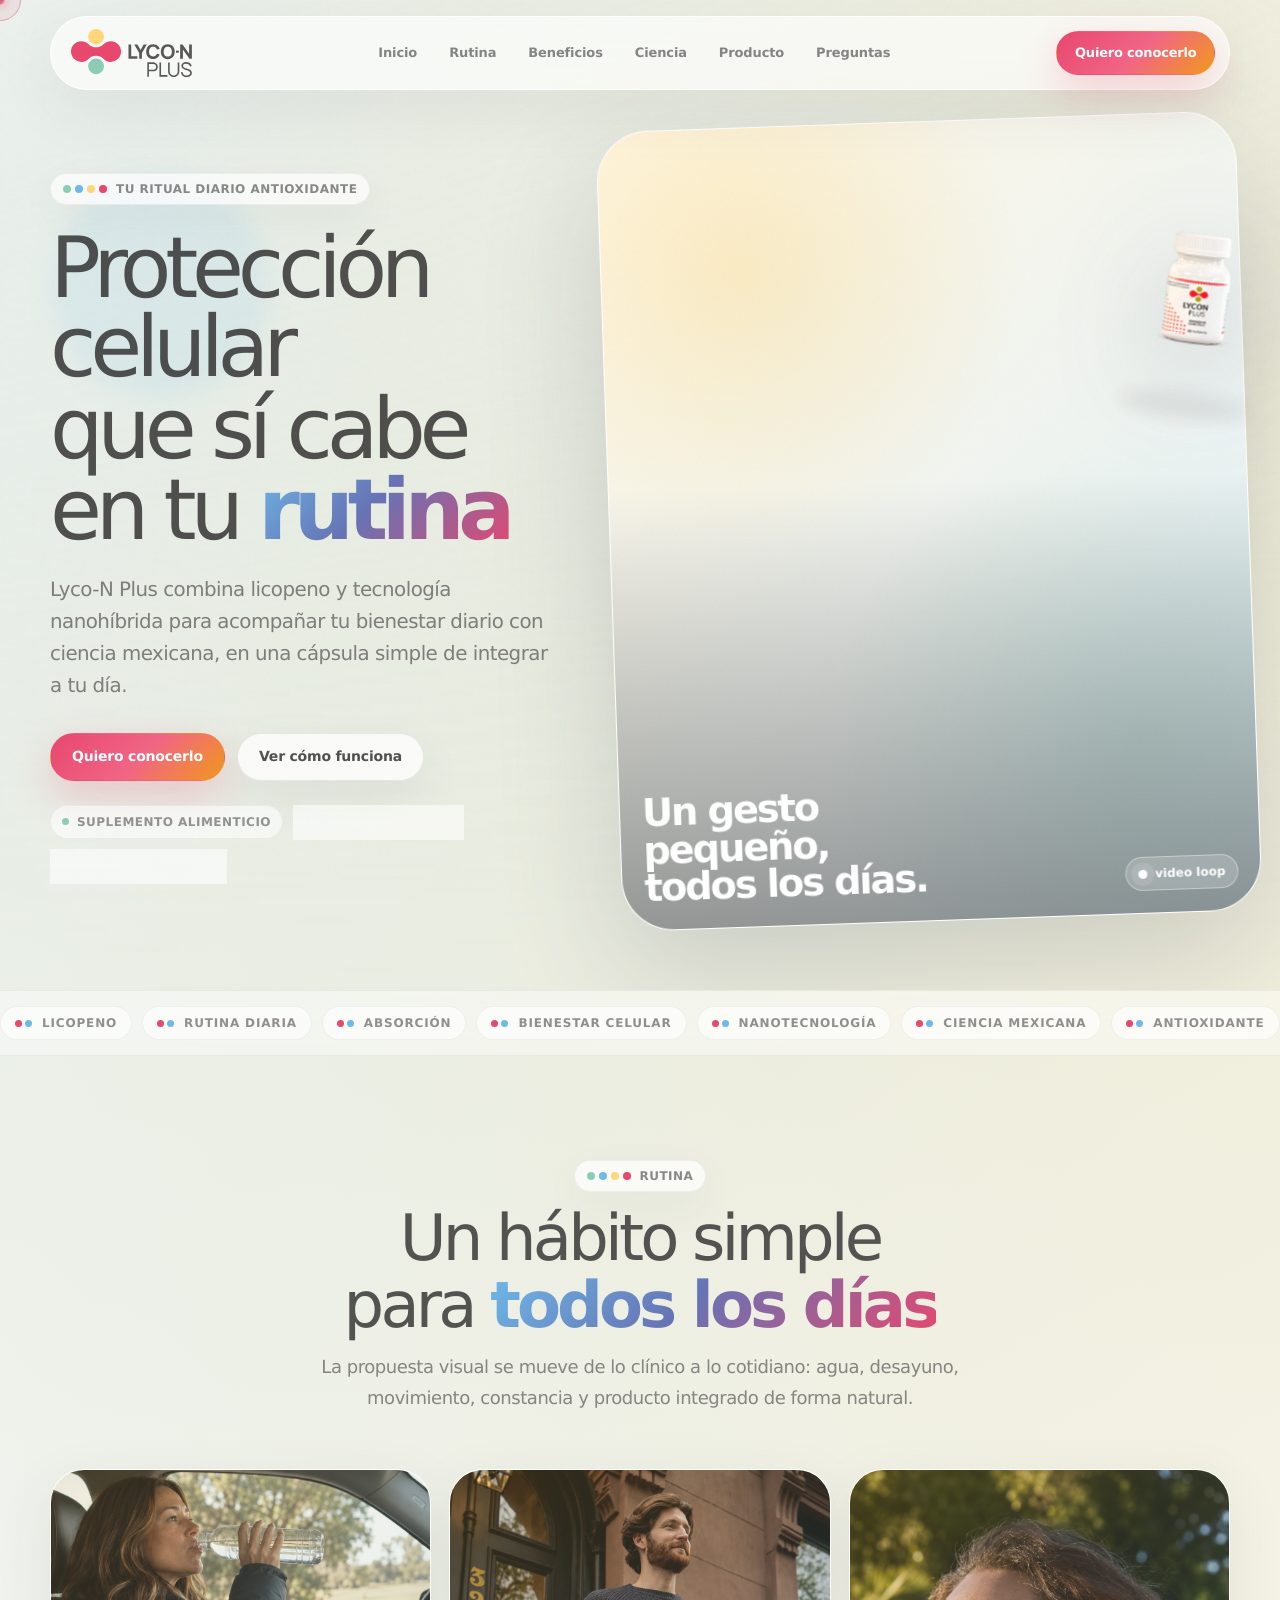
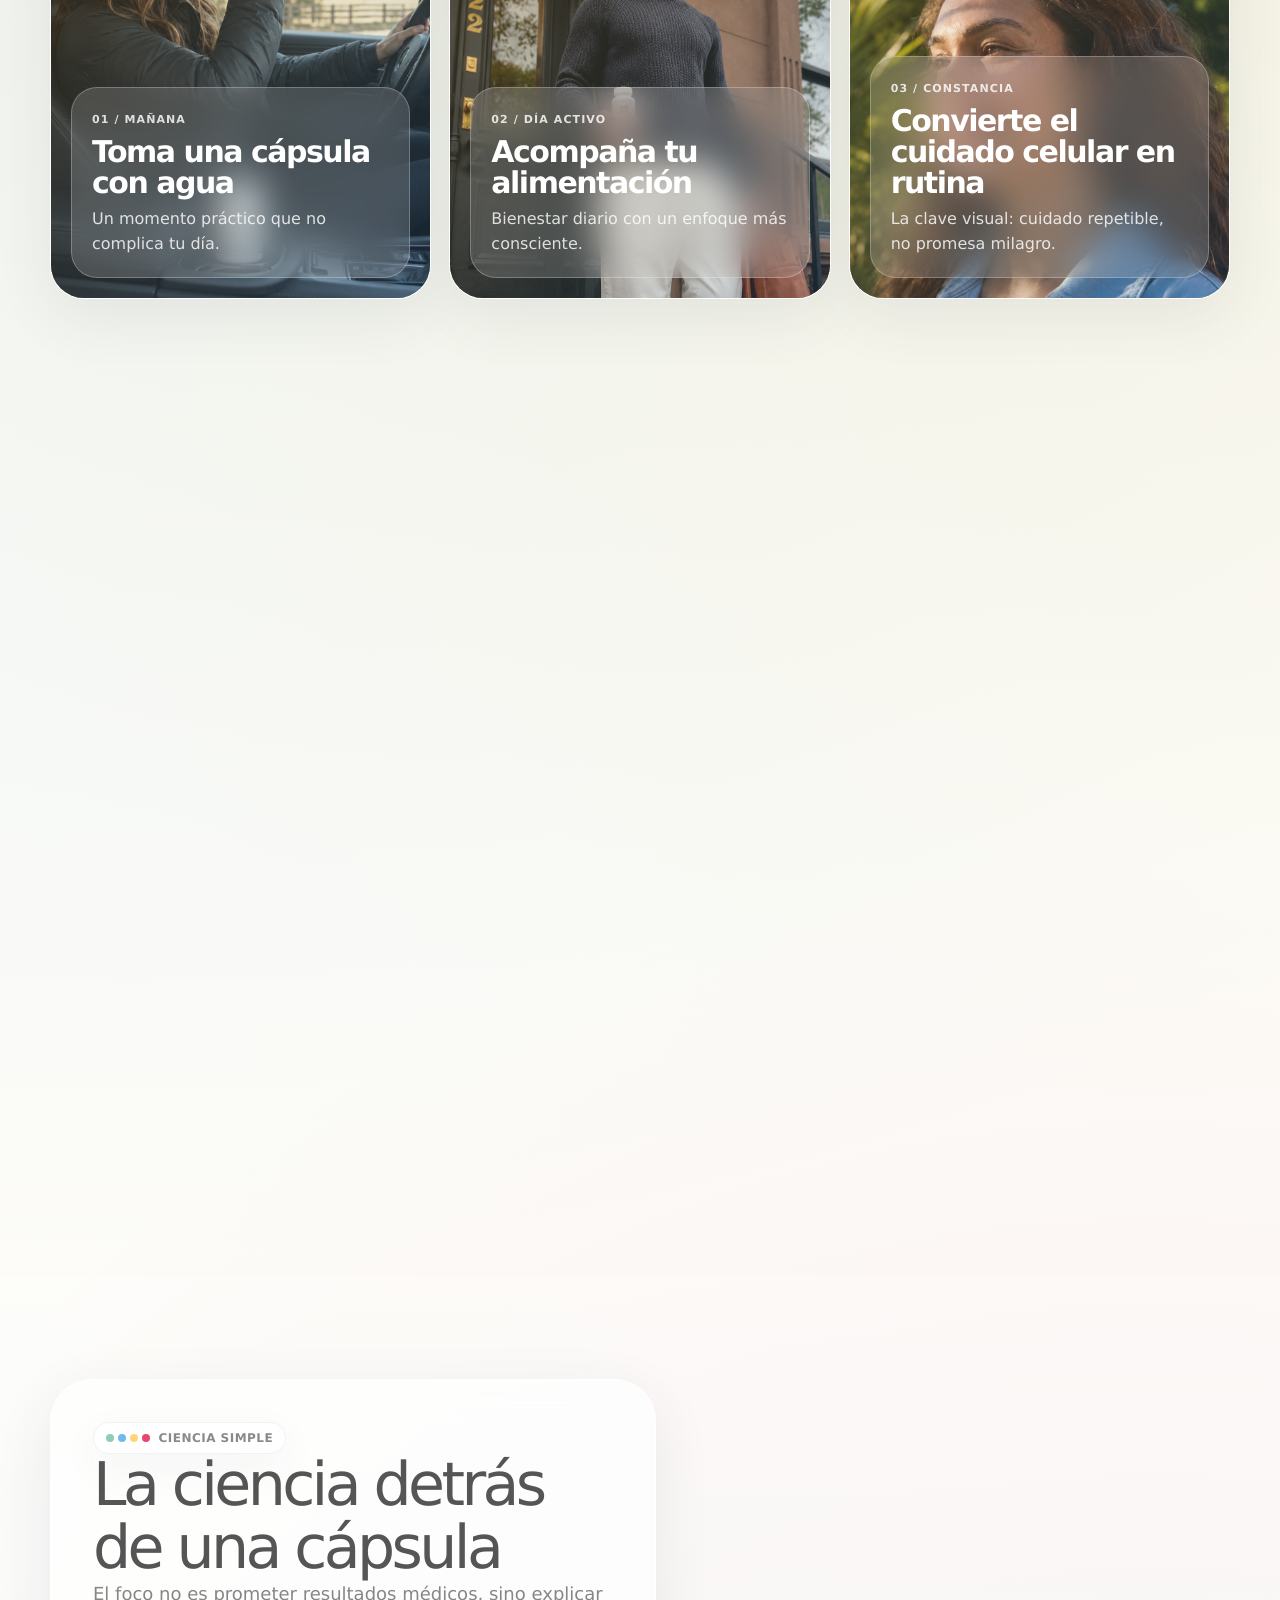
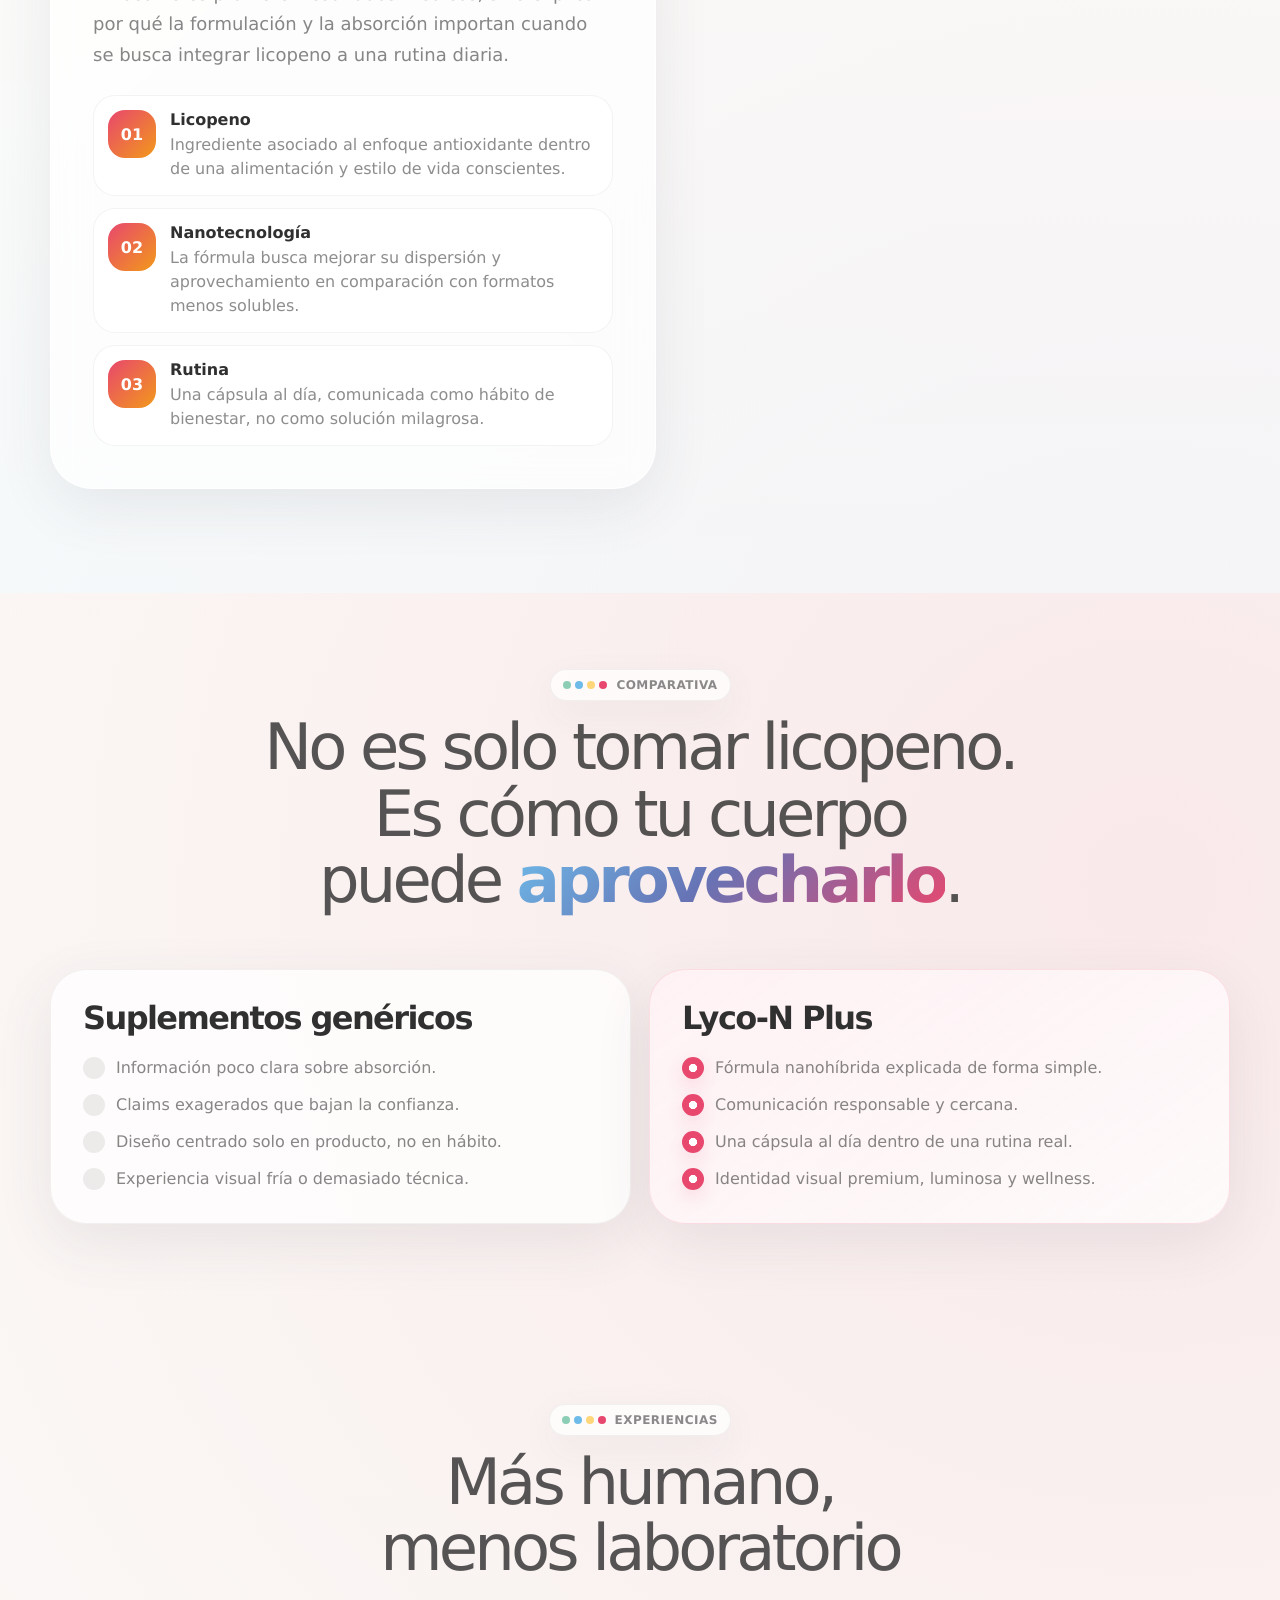
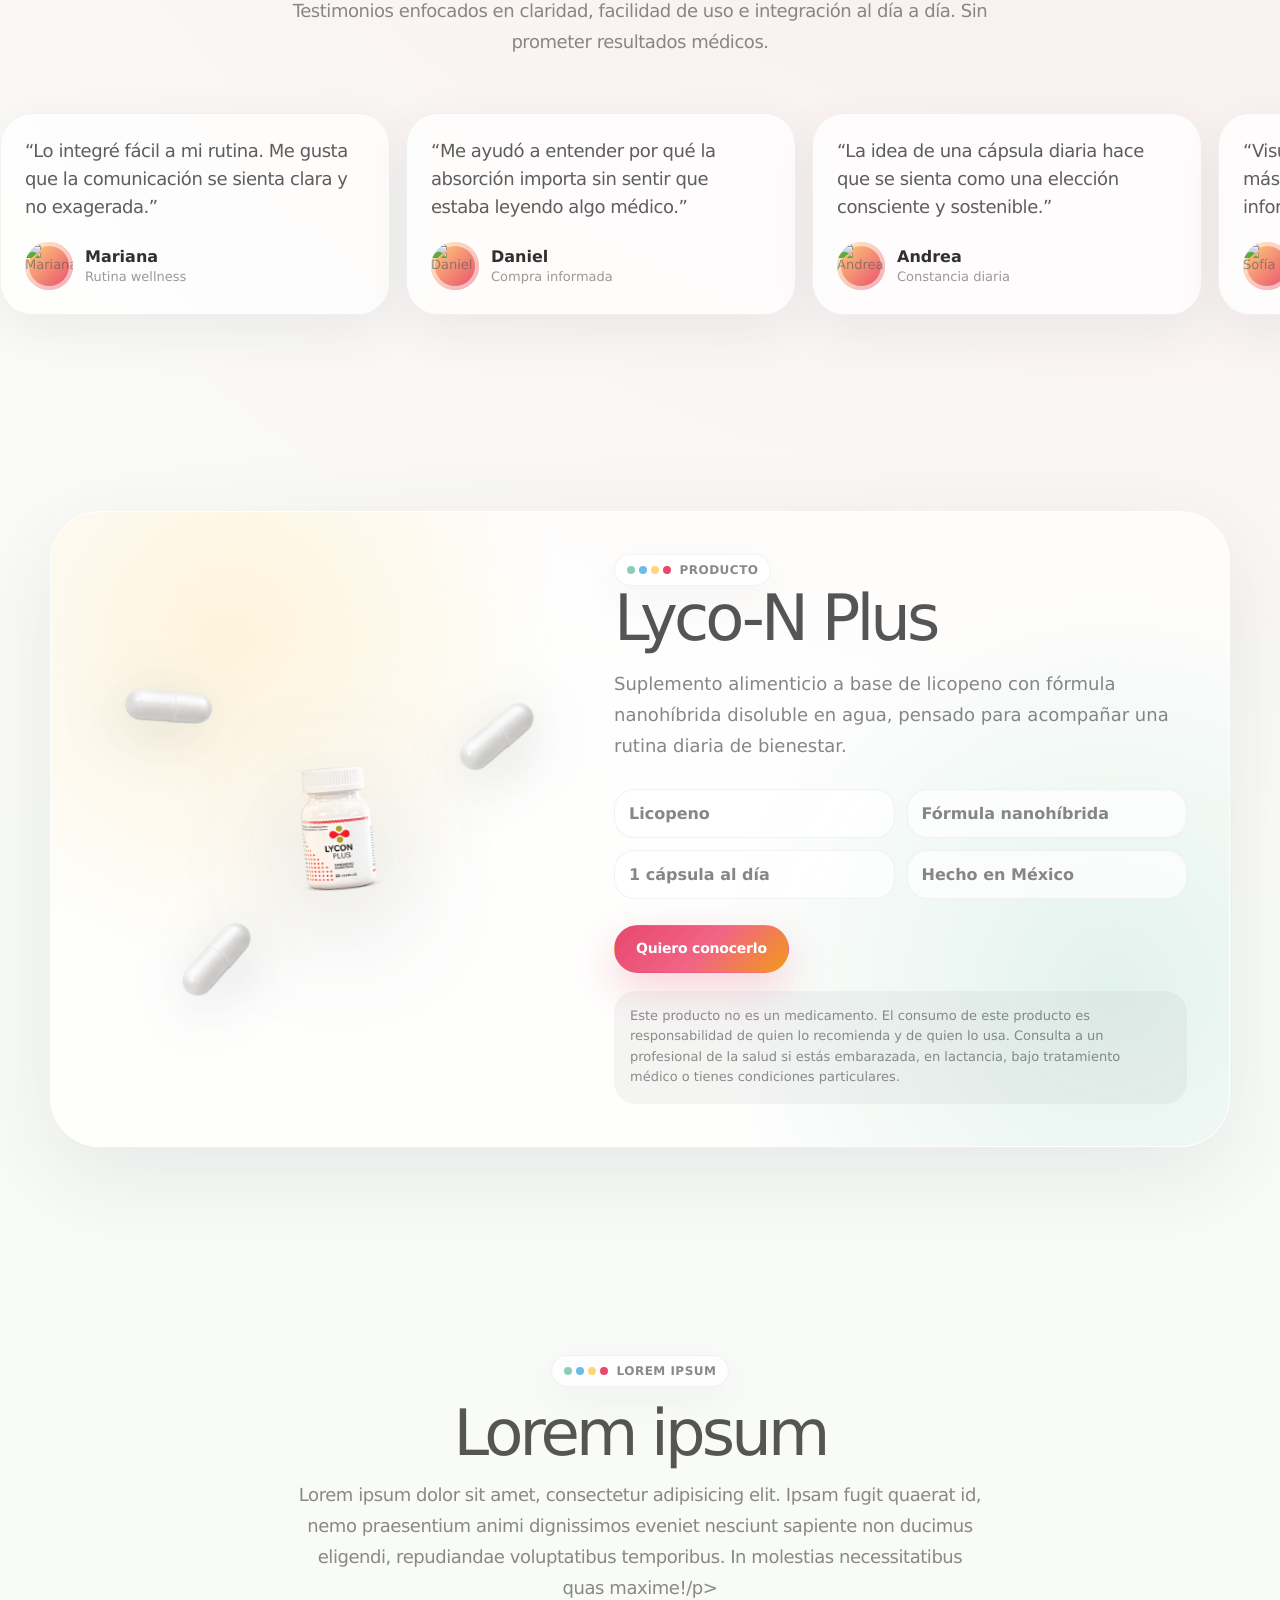
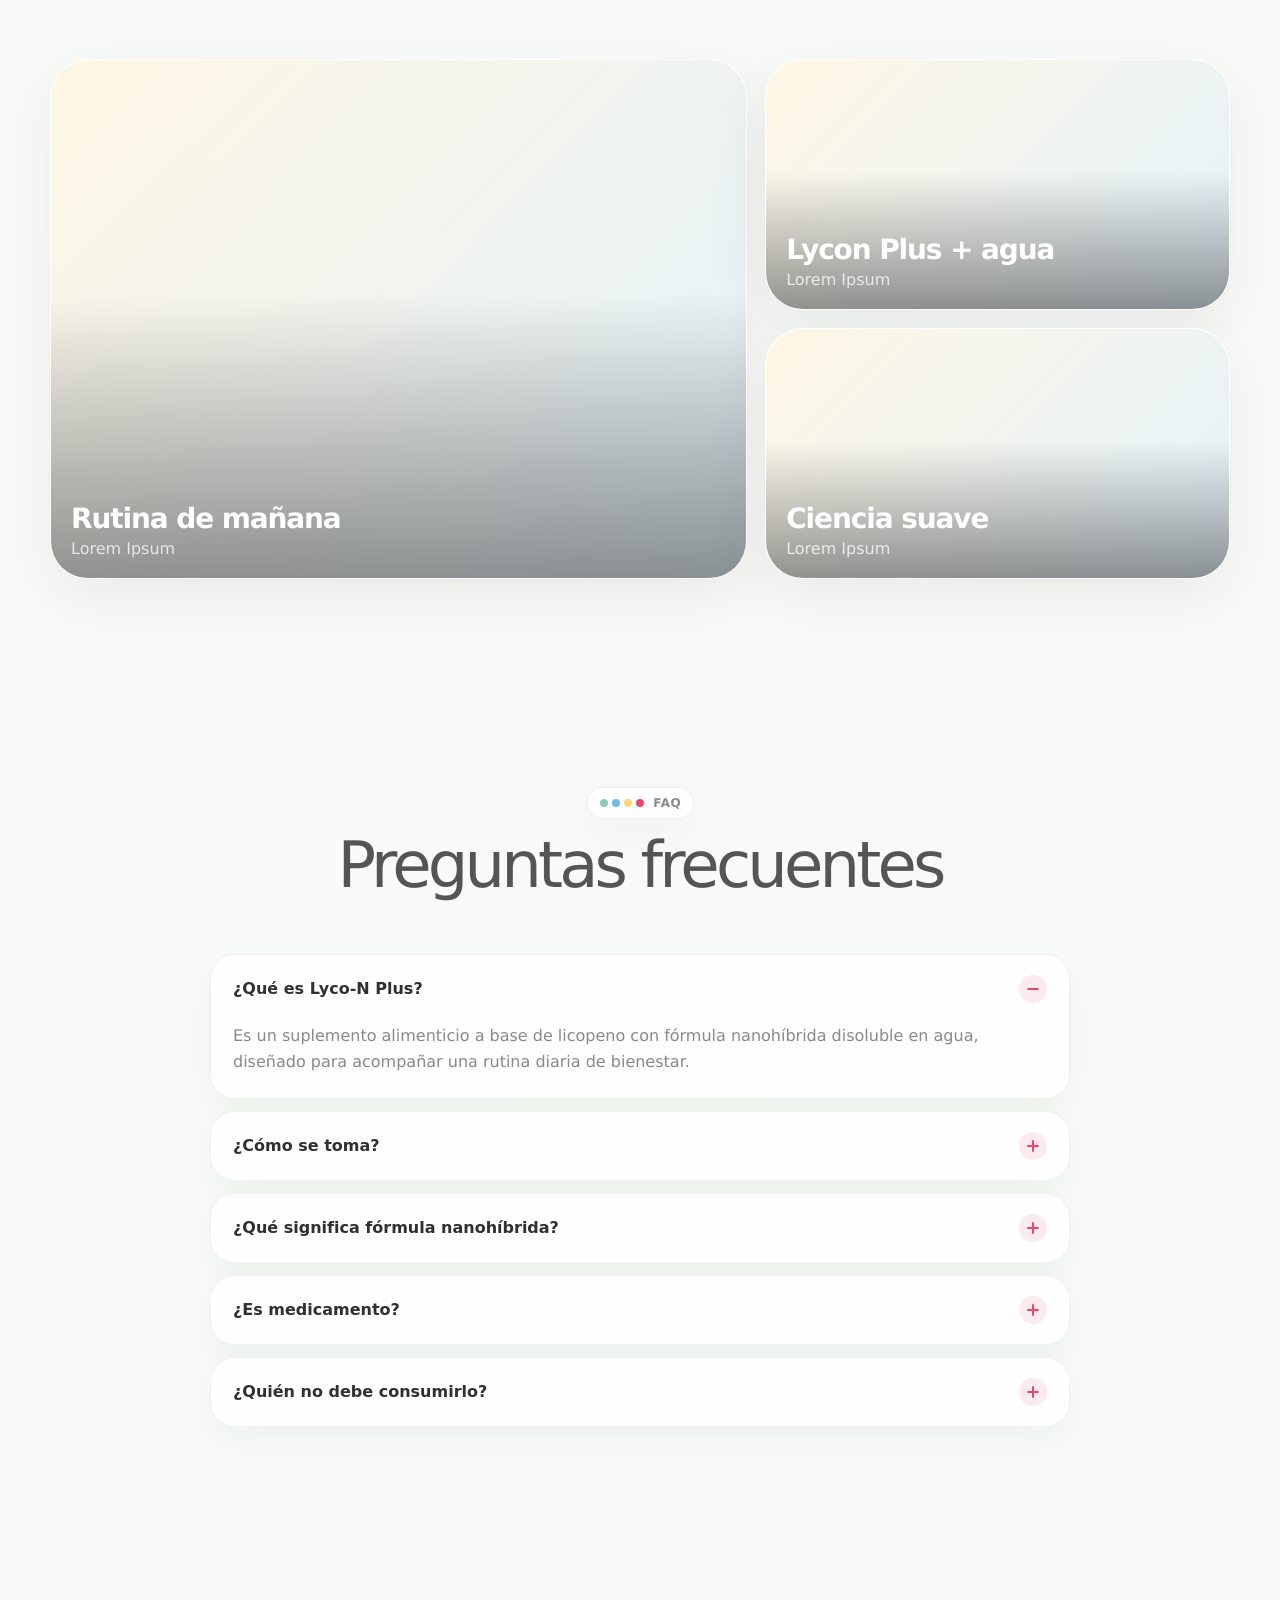
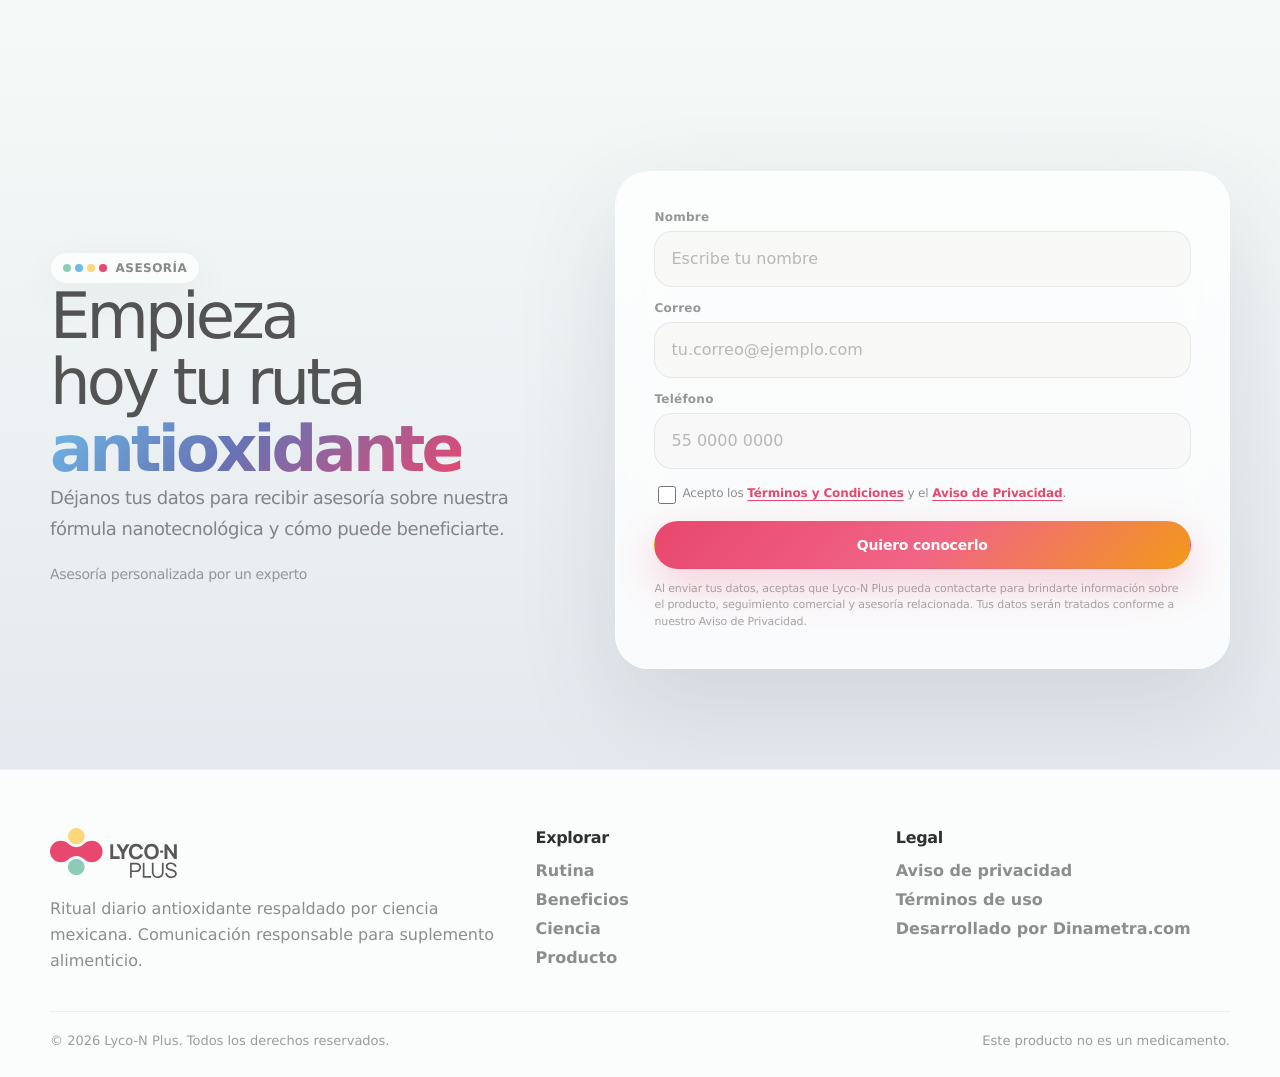
==== commit 3bfef06f: "Update landing-v2.html Error en acentos Update landing-v2.html Error en acentos" ====
--- a/landing-v2.html
+++ b/landing-v2.html
@@ -941,14 +941,14 @@
           <p class="section-copy">La propuesta visual se mueve de lo clínico a lo cotidiano: agua, desayuno, movimiento, constancia y producto integrado de forma natural.</p>
         </div>
         <div class="routine-grid">
+          <article class="routine-card reveal video-fallback" style="--fallback-image:url('assets/imagen-03.png')">
+            <div class="content"><small>01 / mañana</small><h3>Toma una cápsula con agua</h3><p>Un momento práctico que no complica tu día.</p></div>
+          </article>
           <article class="routine-card reveal video-fallback" style="--fallback-image:url('assets/imagen-02.png')">
-            <div class="content"><small>01 / mañana</small><h3>Tomá una cápsula con agua</h3><p>Un momento práctico que no complica tu día.</p></div>
-          </article>
-          <article class="routine-card reveal video-fallback" style="--fallback-image:url('assets/imagen-03.png')">
-            <div class="content"><small>02 / día activo</small><h3>Acompañá tu alimentación</h3><p>Bienestar diario con un enfoque más consciente.</p></div>
+            <div class="content"><small>02 / día activo</small><h3>Acompaña tu alimentación</h3><p>Bienestar diario con un enfoque más consciente.</p></div>
           </article>
           <article class="routine-card reveal video-fallback" style="--fallback-image:url('assets/imagen-04.png')">
-            <div class="content"><small>03 / constancia</small><h3>Convertí el cuidado celular en rutina</h3><p>La clave visual: cuidado repetible, no promesa milagro.</p></div>
+            <div class="content"><small>03 / constancia</small><h3>Convierte el cuidado celular en rutina</h3><p>La clave visual: cuidado repetible, no promesa milagro.</p></div>
           </article>
         </div>
       </div>
